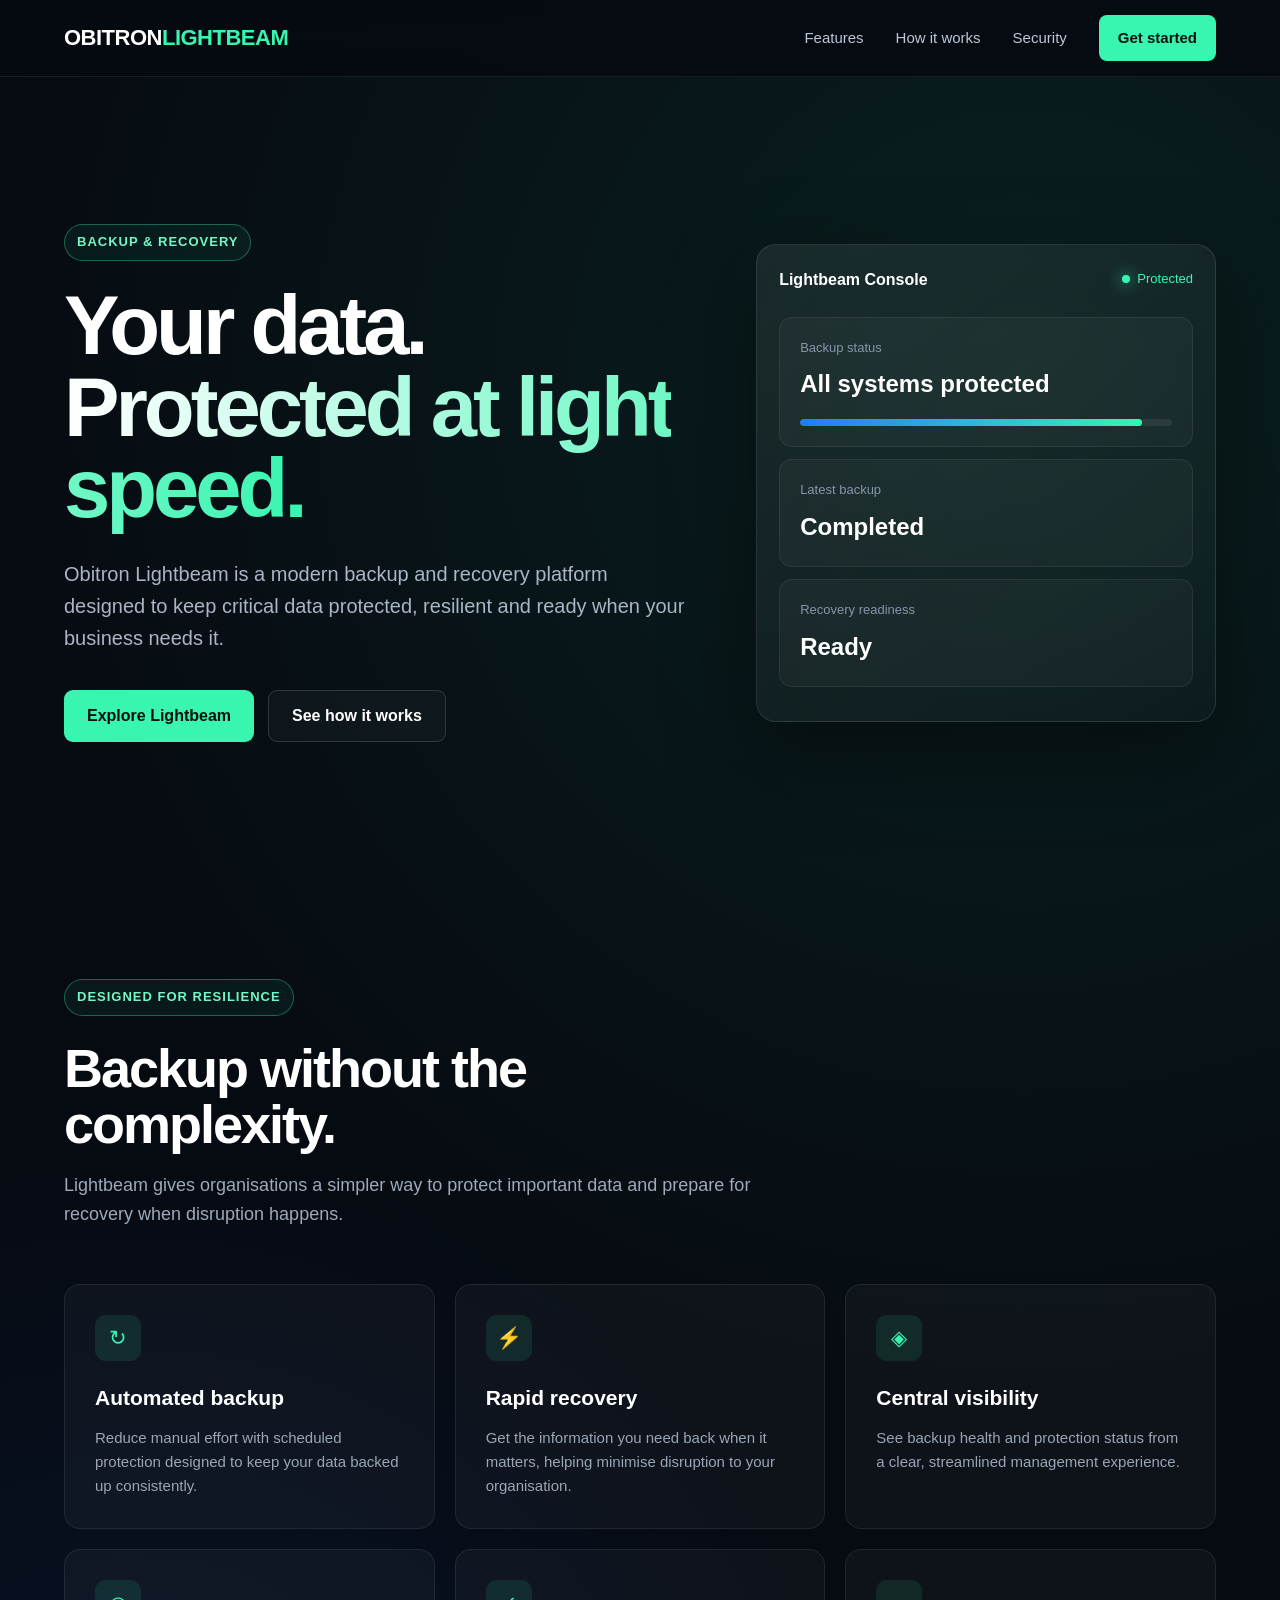
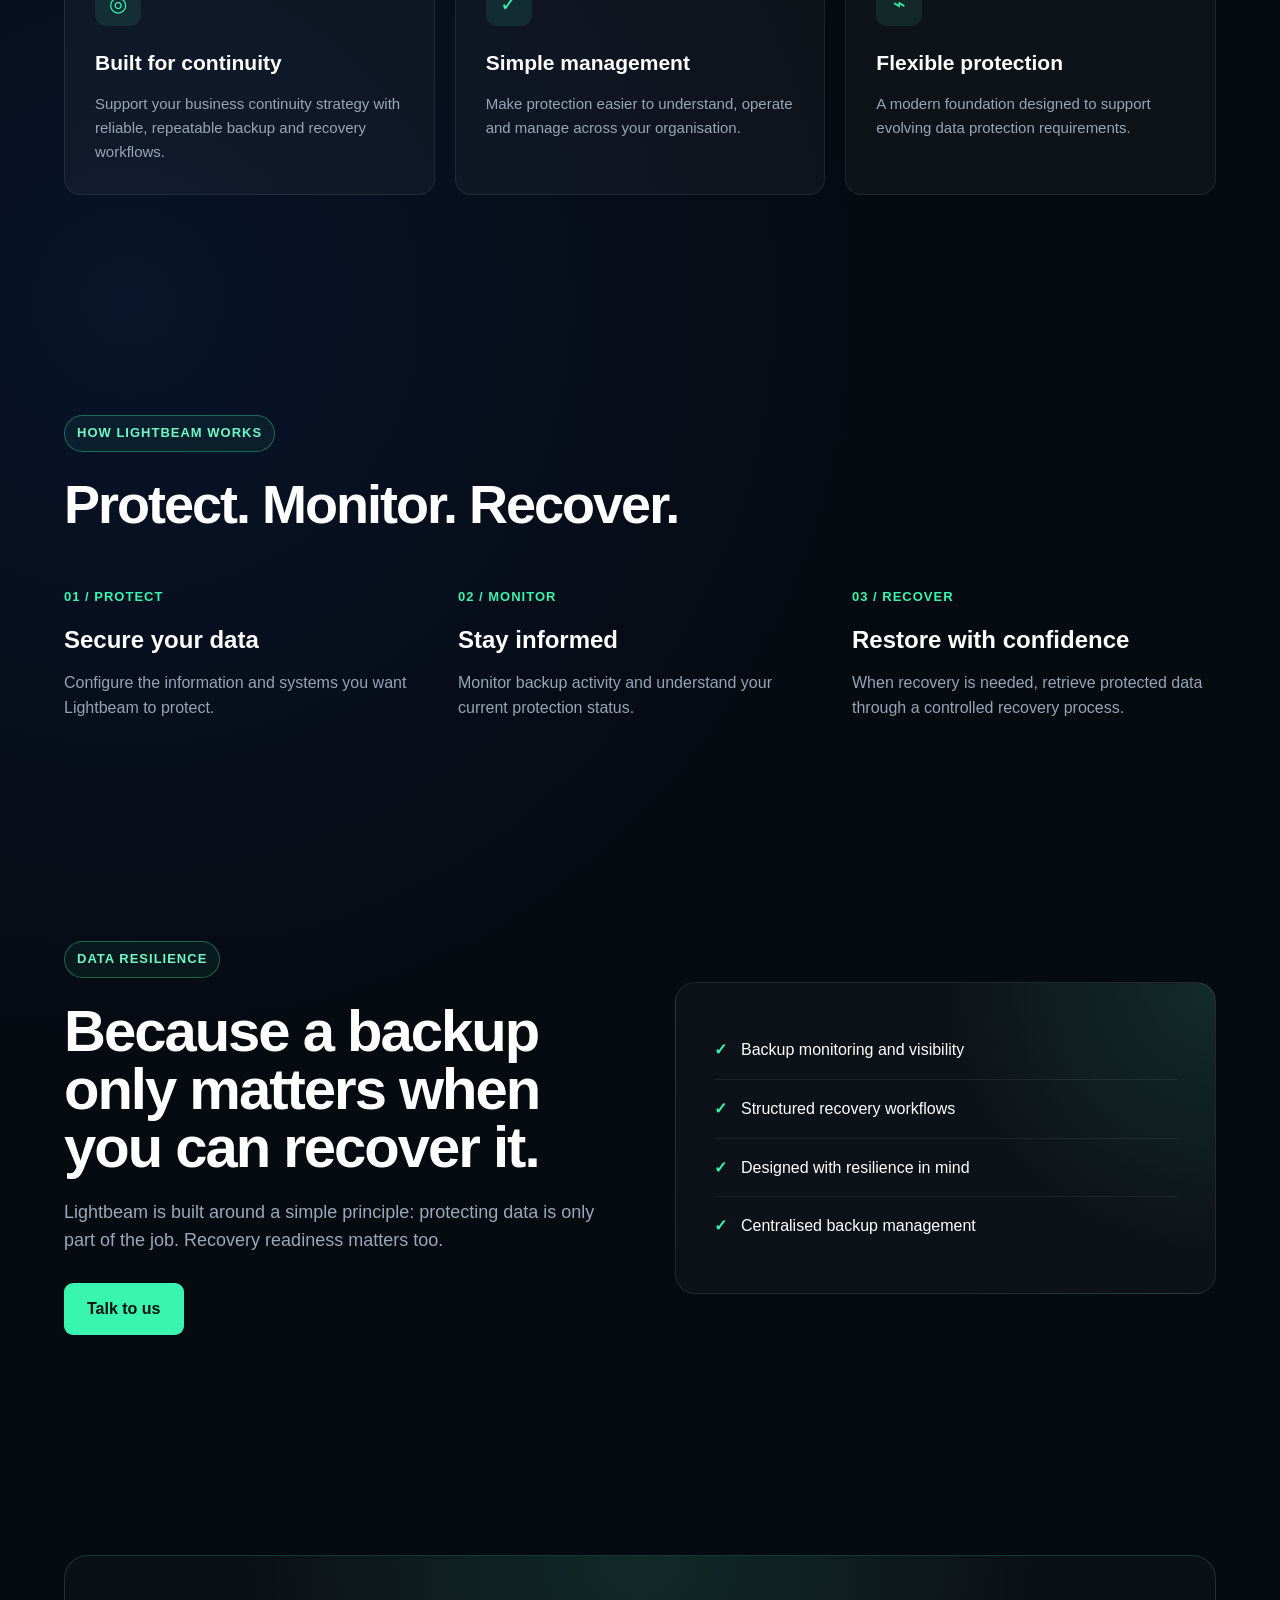
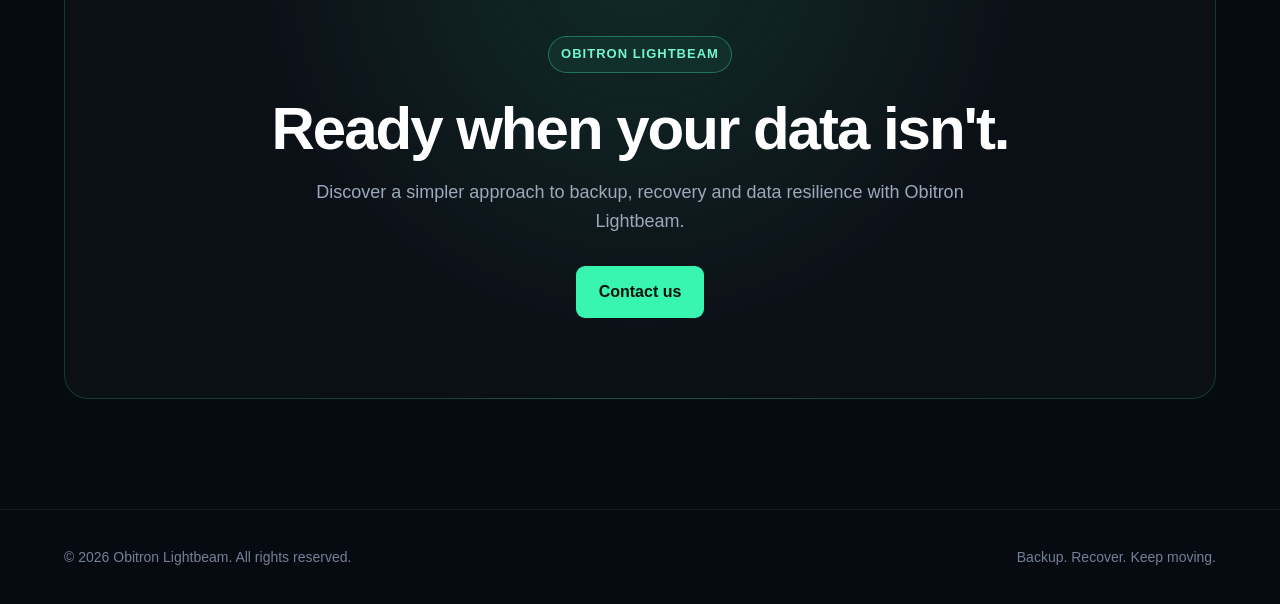
==== index.html @ 717f9684 "Add index.html for Obitron Lightbeam website This commit adds a new HTML file for the Obitron Lightb" ====
<!DOCTYPE html>
<html lang="en">
<head>
    <meta charset="UTF-8">
    <meta name="viewport" content="width=device-width, initial-scale=1.0">

    <title>Obitron Lightbeam | Backup. Protected. Ready.</title>

    <meta
        name="description"
        content="Obitron Lightbeam is a modern backup and recovery solution designed to keep your data protected, available and ready when you need it."
    >

    <style>
        * {
            margin: 0;
            padding: 0;
            box-sizing: border-box;
        }

        html {
            scroll-behavior: smooth;
        }

        body {
            font-family: Inter, Arial, Helvetica, sans-serif;
            background:
                radial-gradient(circle at 80% 10%, rgba(48, 255, 181, 0.09), transparent 30%),
                radial-gradient(circle at 10% 50%, rgba(31, 107, 255, 0.10), transparent 35%),
                #060a11;
            color: #ffffff;
            line-height: 1.6;
        }

        a {
            text-decoration: none;
            color: inherit;
        }

        .container {
            width: min(1180px, 90%);
            margin: auto;
        }

        /* Navigation */

        nav {
            position: sticky;
            top: 0;
            z-index: 1000;
            background: rgba(6, 10, 17, 0.86);
            backdrop-filter: blur(16px);
            border-bottom: 1px solid rgba(255, 255, 255, 0.08);
        }

        .nav-inner {
            min-height: 76px;
            display: flex;
            align-items: center;
            justify-content: space-between;
        }

        .logo {
            font-size: 22px;
            font-weight: 800;
            letter-spacing: -0.5px;
        }

        .logo span {
            color: #38f5b0;
        }

        .nav-links {
            display: flex;
            gap: 32px;
            align-items: center;
            color: #bcc8d6;
            font-size: 15px;
        }

        .nav-links a:hover {
            color: white;
        }

        .nav-button {
            padding: 11px 19px;
            background: #38f5b0;
            color: #05120e !important;
            border-radius: 8px;
            font-weight: 700;
        }

        /* Hero */

        .hero {
            min-height: 88vh;
            display: grid;
            grid-template-columns: 1.15fr 0.85fr;
            align-items: center;
            gap: 70px;
            padding: 100px 0 80px;
        }

        .eyebrow {
            display: inline-block;
            padding: 7px 12px;
            border: 1px solid rgba(56, 245, 176, 0.35);
            border-radius: 999px;
            color: #72f7c6;
            background: rgba(56, 245, 176, 0.06);
            font-size: 13px;
            font-weight: 700;
            letter-spacing: 1px;
            text-transform: uppercase;
            margin-bottom: 24px;
        }

        .hero h1 {
            font-size: clamp(48px, 6.5vw, 84px);
            line-height: 0.98;
            letter-spacing: -4px;
            margin-bottom: 28px;
            max-width: 800px;
        }

        .gradient-text {
            background: linear-gradient(90deg, #ffffff, #38f5b0);
            -webkit-background-clip: text;
            color: transparent;
        }

        .hero-copy {
            max-width: 660px;
            color: #aab6c5;
            font-size: 20px;
            margin-bottom: 36px;
        }

        .hero-buttons {
            display: flex;
            flex-wrap: wrap;
            gap: 14px;
        }

        .btn {
            display: inline-flex;
            align-items: center;
            justify-content: center;
            min-height: 52px;
            padding: 0 23px;
            border-radius: 9px;
            font-weight: 750;
            transition: 0.2s ease;
        }

        .btn-primary {
            background: #38f5b0;
            color: #05120e;
        }

        .btn-primary:hover {
            transform: translateY(-2px);
            box-shadow: 0 10px 30px rgba(56, 245, 176, 0.18);
        }

        .btn-secondary {
            border: 1px solid rgba(255, 255, 255, 0.14);
            color: white;
            background: rgba(255, 255, 255, 0.03);
        }

        .btn-secondary:hover {
            background: rgba(255, 255, 255, 0.07);
        }

        /* Hero dashboard */

        .dashboard {
            padding: 22px;
            border: 1px solid rgba(255, 255, 255, 0.1);
            border-radius: 20px;
            background: linear-gradient(
                145deg,
                rgba(255, 255, 255, 0.07),
                rgba(255, 255, 255, 0.02)
            );
            box-shadow: 0 30px 90px rgba(0, 0, 0, 0.45);
        }

        .dashboard-header {
            display: flex;
            align-items: center;
            justify-content: space-between;
            margin-bottom: 24px;
        }

        .dashboard-title {
            font-weight: 700;
        }

        .status {
            color: #38f5b0;
            font-size: 13px;
        }

        .status::before {
            content: "";
            width: 8px;
            height: 8px;
            background: #38f5b0;
            border-radius: 50%;
            display: inline-block;
            margin-right: 7px;
            box-shadow: 0 0 15px #38f5b0;
        }

        .metric {
            background: rgba(255, 255, 255, 0.035);
            border: 1px solid rgba(255, 255, 255, 0.07);
            border-radius: 13px;
            padding: 20px;
            margin-bottom: 12px;
        }

        .metric-label {
            color: #8695a8;
            font-size: 13px;
            margin-bottom: 7px;
        }

        .metric-value {
            font-size: 24px;
            font-weight: 750;
        }

        .bar {
            height: 7px;
            background: rgba(255, 255, 255, 0.07);
            border-radius: 10px;
            margin-top: 15px;
            overflow: hidden;
        }

        .bar-fill {
            height: 100%;
            width: 92%;
            background: linear-gradient(90deg, #1f7cff, #38f5b0);
            border-radius: inherit;
        }

        /* Sections */

        section {
            padding: 110px 0;
        }

        .section-heading {
            max-width: 700px;
            margin-bottom: 55px;
        }

        .section-heading h2 {
            font-size: clamp(36px, 5vw, 54px);
            letter-spacing: -2px;
            line-height: 1.05;
            margin-bottom: 18px;
        }

        .section-heading p {
            color: #9daaba;
            font-size: 18px;
        }

        /* Feature cards */

        .features {
            display: grid;
            grid-template-columns: repeat(3, 1fr);
            gap: 20px;
        }

        .card {
            border-radius: 16px;
            border: 1px solid rgba(255, 255, 255, 0.08);
            background: rgba(255, 255, 255, 0.035);
            padding: 30px;
            transition: 0.25s ease;
        }

        .card:hover {
            transform: translateY(-5px);
            border-color: rgba(56, 245, 176, 0.32);
        }

        .icon {
            width: 46px;
            height: 46px;
            display: grid;
            place-items: center;
            border-radius: 11px;
            background: rgba(56, 245, 176, 0.10);
            color: #38f5b0;
            font-size: 21px;
            margin-bottom: 20px;
        }

        .card h3 {
            font-size: 21px;
            margin-bottom: 12px;
        }

        .card p {
            color: #98a6b6;
            font-size: 15px;
        }

        /* How it works */

        .steps {
            display: grid;
            grid-template-columns: repeat(3, 1fr);
            gap: 30px;
        }

        .step-number {
            font-size: 13px;
            color: #38f5b0;
            font-weight: 800;
            letter-spacing: 1px;
            margin-bottom: 13px;
        }

        .step h3 {
            font-size: 24px;
            margin-bottom: 10px;
        }

        .step p {
            color: #97a4b4;
        }

        /* Security section */

        .security {
            display: grid;
            grid-template-columns: 1fr 1fr;
            gap: 70px;
            align-items: center;
        }

        .security-panel {
            border-radius: 20px;
            border: 1px solid rgba(255, 255, 255, 0.09);
            padding: 38px;
            background:
                radial-gradient(circle at top right, rgba(56, 245, 176, 0.12), transparent 45%),
                rgba(255, 255, 255, 0.03);
        }

        .security-line {
            display: flex;
            gap: 14px;
            padding: 16px 0;
            border-bottom: 1px solid rgba(255, 255, 255, 0.07);
        }

        .security-line:last-child {
            border-bottom: 0;
        }

        .check {
            color: #38f5b0;
            font-weight: bold;
        }

        .security-copy h2 {
            font-size: clamp(38px, 5vw, 58px);
            line-height: 1;
            letter-spacing: -2px;
            margin-bottom: 22px;
        }

        .security-copy p {
            color: #9ba8b8;
            font-size: 18px;
            margin-bottom: 28px;
        }

        /* CTA */

        .cta {
            text-align: center;
            border-radius: 24px;
            padding: 80px 30px;
            border: 1px solid rgba(56, 245, 176, 0.18);
            background:
                radial-gradient(circle at center top, rgba(56, 245, 176, 0.12), transparent 55%),
                rgba(255, 255, 255, 0.025);
        }

        .cta h2 {
            font-size: clamp(38px, 5vw, 60px);
            letter-spacing: -2px;
            line-height: 1.05;
            margin-bottom: 18px;
        }

        .cta p {
            color: #9ba9ba;
            max-width: 650px;
            margin: 0 auto 30px;
            font-size: 18px;
        }

        /* Footer */

        footer {
            border-top: 1px solid rgba(255, 255, 255, 0.07);
            padding: 36px 0;
            color: #738196;
            font-size: 14px;
        }

        .footer-inner {
            display: flex;
            justify-content: space-between;
            gap: 20px;
        }

        /* Responsive */

        @media (max-width: 900px) {
            .hero,
            .security {
                grid-template-columns: 1fr;
            }

            .hero {
                padding-top: 80px;
            }

            .hero h1 {
                letter-spacing: -2px;
            }

            .features,
            .steps {
                grid-template-columns: 1fr;
            }

            .nav-links a:not(.nav-button) {
                display: none;
            }
        }

        @media (max-width: 600px) {
            .hero h1 {
                font-size: 49px;
            }

            .hero-copy {
                font-size: 17px;
            }

            section {
                padding: 80px 0;
            }

            .footer-inner {
                flex-direction: column;
            }
        }
    </style>
</head>

<body>

    <!-- Navigation -->

    <nav>
        <div class="container nav-inner">

            <a href="#" class="logo">
                OBITRON<span>LIGHTBEAM</span>
            </a>

            <div class="nav-links">
                <a href="#features">Features</a>
                <a href="#how">How it works</a>
                <a href="#security">Security</a>
                <a href="#contact" class="nav-button">Get started</a>
            </div>

        </div>
    </nav>

    <!-- Hero -->

    <main>

        <div class="container hero">

            <div>

                <div class="eyebrow">
                    Backup & Recovery
                </div>

                <h1>
                    Your data.
                    <span class="gradient-text">Protected at light speed.</span>
                </h1>

                <p class="hero-copy">
                    Obitron Lightbeam is a modern backup and recovery platform
                    designed to keep critical data protected, resilient and ready
                    when your business needs it.
                </p>

                <div class="hero-buttons">
                    <a href="#contact" class="btn btn-primary">
                        Explore Lightbeam
                    </a>

                    <a href="#features" class="btn btn-secondary">
                        See how it works
                    </a>
                </div>

            </div>

            <div class="dashboard">

                <div class="dashboard-header">
                    <div class="dashboard-title">Lightbeam Console</div>
                    <div class="status">Protected</div>
                </div>

                <div class="metric">
                    <div class="metric-label">Backup status</div>
                    <div class="metric-value">All systems protected</div>

                    <div class="bar">
                        <div class="bar-fill"></div>
                    </div>
                </div>

                <div class="metric">
                    <div class="metric-label">Latest backup</div>
                    <div class="metric-value">Completed</div>
                </div>

                <div class="metric">
                    <div class="metric-label">Recovery readiness</div>
                    <div class="metric-value">Ready</div>
                </div>

            </div>

        </div>

        <!-- Features -->

        <section id="features">

            <div class="container">

                <div class="section-heading">
                    <div class="eyebrow">Designed for resilience</div>

                    <h2>
                        Backup without the complexity.
                    </h2>

                    <p>
                        Lightbeam gives organisations a simpler way to protect
                        important data and prepare for recovery when disruption happens.
                    </p>
                </div>

                <div class="features">

                    <div class="card">
                        <div class="icon">↻</div>

                        <h3>Automated backup</h3>

                        <p>
                            Reduce manual effort with scheduled protection designed
                            to keep your data backed up consistently.
                        </p>
                    </div>

                    <div class="card">
                        <div class="icon">⚡</div>

                        <h3>Rapid recovery</h3>

                        <p>
                            Get the information you need back when it matters,
                            helping minimise disruption to your organisation.
                        </p>
                    </div>

                    <div class="card">
                        <div class="icon">◈</div>

                        <h3>Central visibility</h3>

                        <p>
                            See backup health and protection status from a clear,
                            streamlined management experience.
                        </p>
                    </div>

                    <div class="card">
                        <div class="icon">◎</div>

                        <h3>Built for continuity</h3>

                        <p>
                            Support your business continuity strategy with reliable,
                            repeatable backup and recovery workflows.
                        </p>
                    </div>

                    <div class="card">
                        <div class="icon">✓</div>

                        <h3>Simple management</h3>

                        <p>
                            Make protection easier to understand, operate and manage
                            across your organisation.
                        </p>
                    </div>

                    <div class="card">
                        <div class="icon">⌁</div>

                        <h3>Flexible protection</h3>

                        <p>
                            A modern foundation designed to support evolving data
                            protection requirements.
                        </p>
                    </div>

                </div>

            </div>

        </section>

        <!-- How it works -->

        <section id="how">

            <div class="container">

                <div class="section-heading">
                    <div class="eyebrow">How Lightbeam works</div>

                    <h2>
                        Protect. Monitor. Recover.
                    </h2>
                </div>

                <div class="steps">

                    <div class="step">
                        <div class="step-number">01 / PROTECT</div>

                        <h3>Secure your data</h3>

                        <p>
                            Configure the information and systems you want Lightbeam
                            to protect.
                        </p>
                    </div>

                    <div class="step">
                        <div class="step-number">02 / MONITOR</div>

                        <h3>Stay informed</h3>

                        <p>
                            Monitor backup activity and understand your current
                            protection status.
                        </p>
                    </div>

                    <div class="step">
                        <div class="step-number">03 / RECOVER</div>

                        <h3>Restore with confidence</h3>

                        <p>
                            When recovery is needed, retrieve protected data through
                            a controlled recovery process.
                        </p>
                    </div>

                </div>

            </div>

        </section>

        <!-- Security -->

        <section id="security">

            <div class="container security">

                <div class="security-copy">

                    <div class="eyebrow">Data resilience</div>

                    <h2>
                        Because a backup only matters when you can recover it.
                    </h2>

                    <p>
                        Lightbeam is built around a simple principle: protecting data
                        is only part of the job. Recovery readiness matters too.
                    </p>

                    <a href="#contact" class="btn btn-primary">
                        Talk to us
                    </a>

                </div>

                <div class="security-panel">

                    <div class="security-line">
                        <span class="check">✓</span>
                        <span>Backup monitoring and visibility</span>
                    </div>

                    <div class="security-line">
                        <span class="check">✓</span>
                        <span>Structured recovery workflows</span>
                    </div>

                    <div class="security-line">
                        <span class="check">✓</span>
                        <span>Designed with resilience in mind</span>
                    </div>

                    <div class="security-line">
                        <span class="check">✓</span>
                        <span>Centralised backup management</span>
                    </div>

                </div>

            </div>

        </section>

        <!-- CTA -->

        <section id="contact">

            <div class="container">

                <div class="cta">

                    <div class="eyebrow">
                        Obitron Lightbeam
                    </div>

                    <h2>
                        Ready when your data isn't.
                    </h2>

                    <p>
                        Discover a simpler approach to backup, recovery and
                        data resilience with Obitron Lightbeam.
                    </p>

                    <a
                        href="mailto:hello@example.com"
                        class="btn btn-primary"
                    >
                        Contact us
                    </a>

                </div>

            </div>

        </section>

    </main>

    <!-- Footer -->

    <footer>

        <div class="container footer-inner">

            <div>
                © 2026 Obitron Lightbeam. All rights reserved.
            </div>

            <div>
                Backup. Recover. Keep moving.
            </div>

        </div>

    </footer>

</body>
</html>
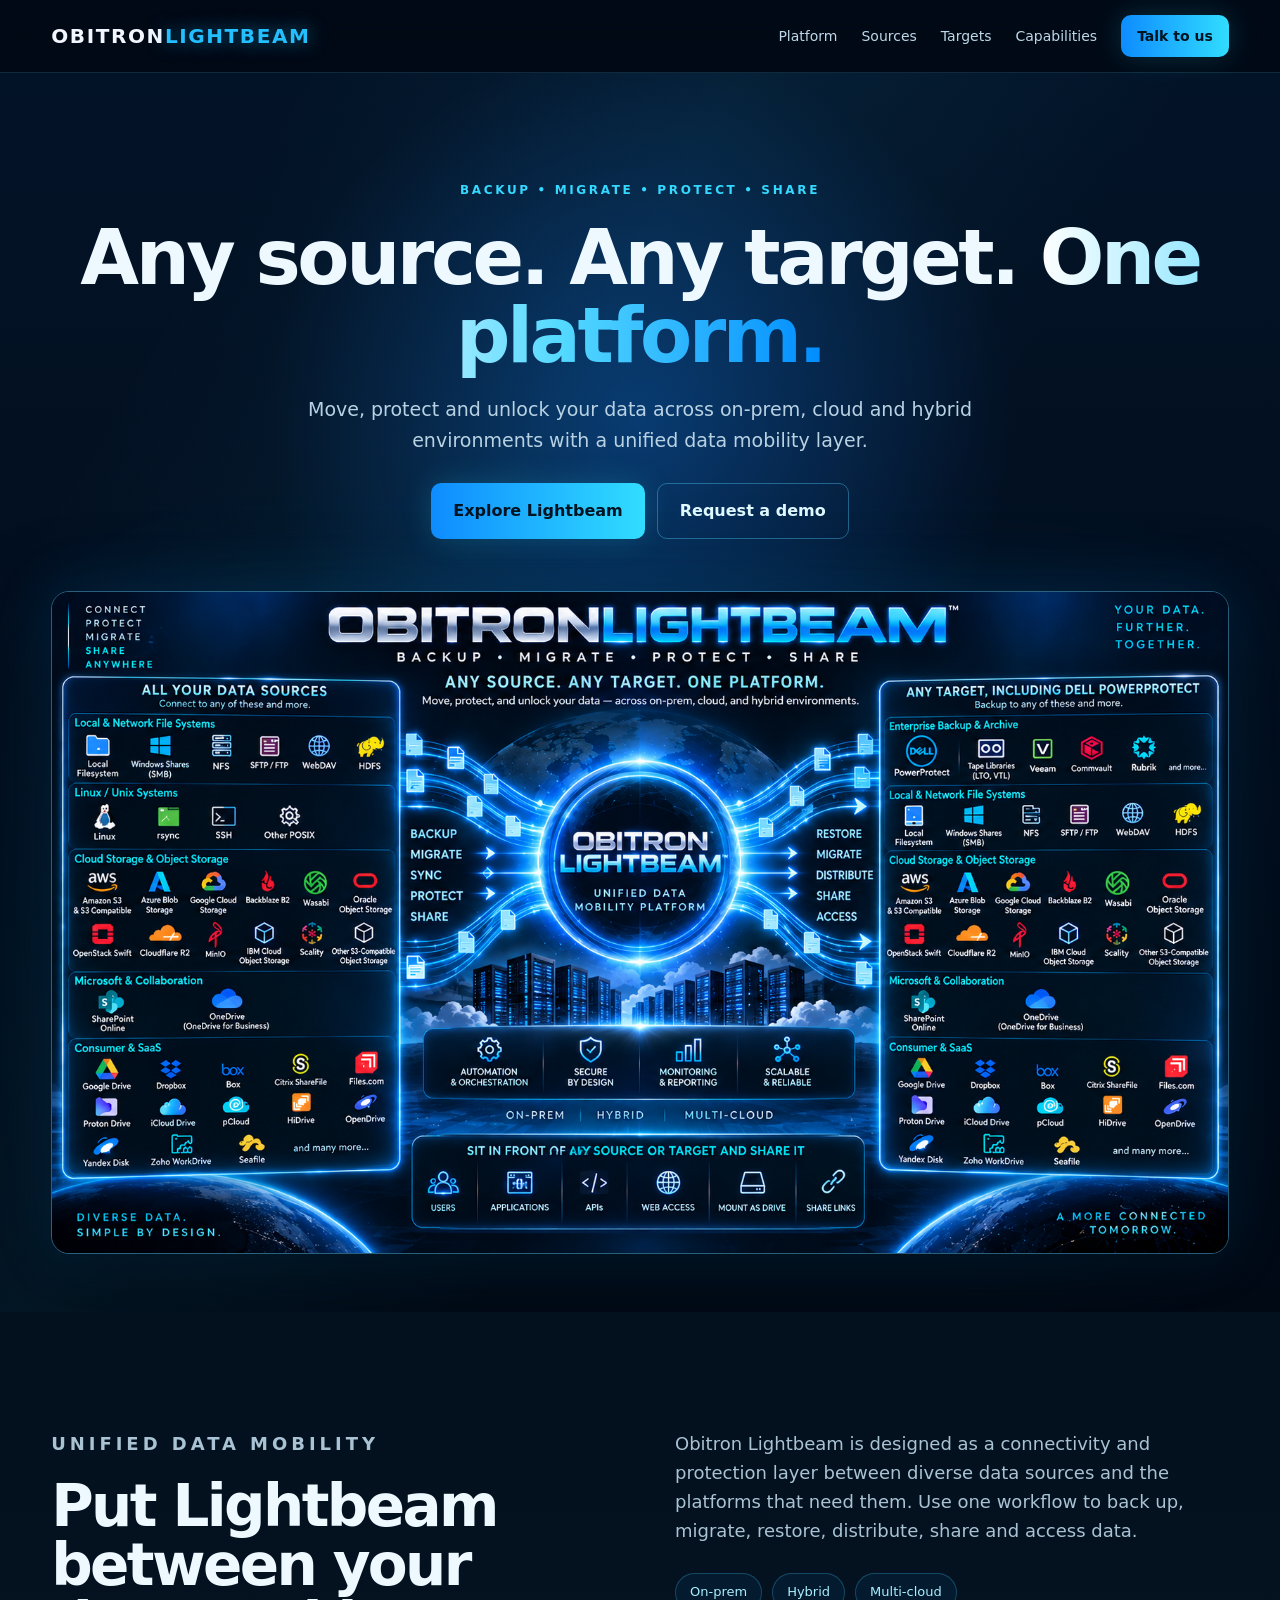
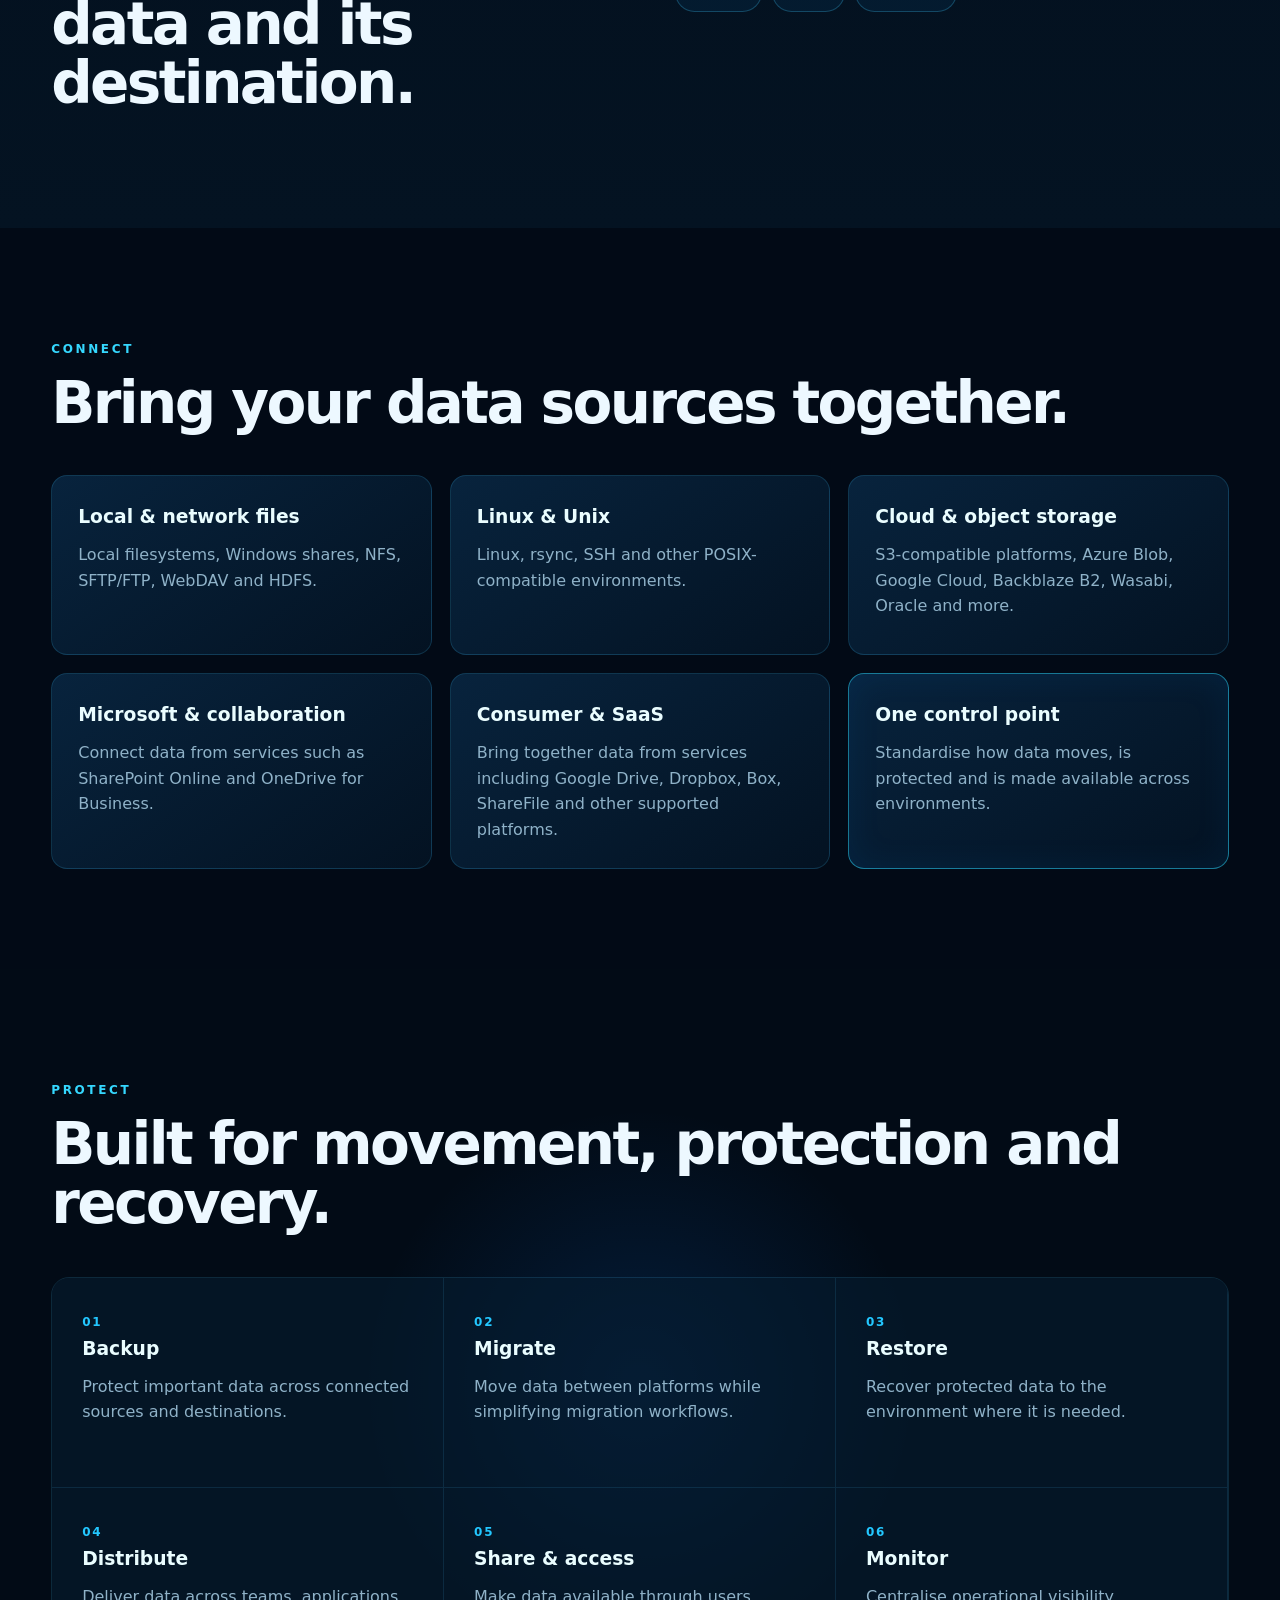
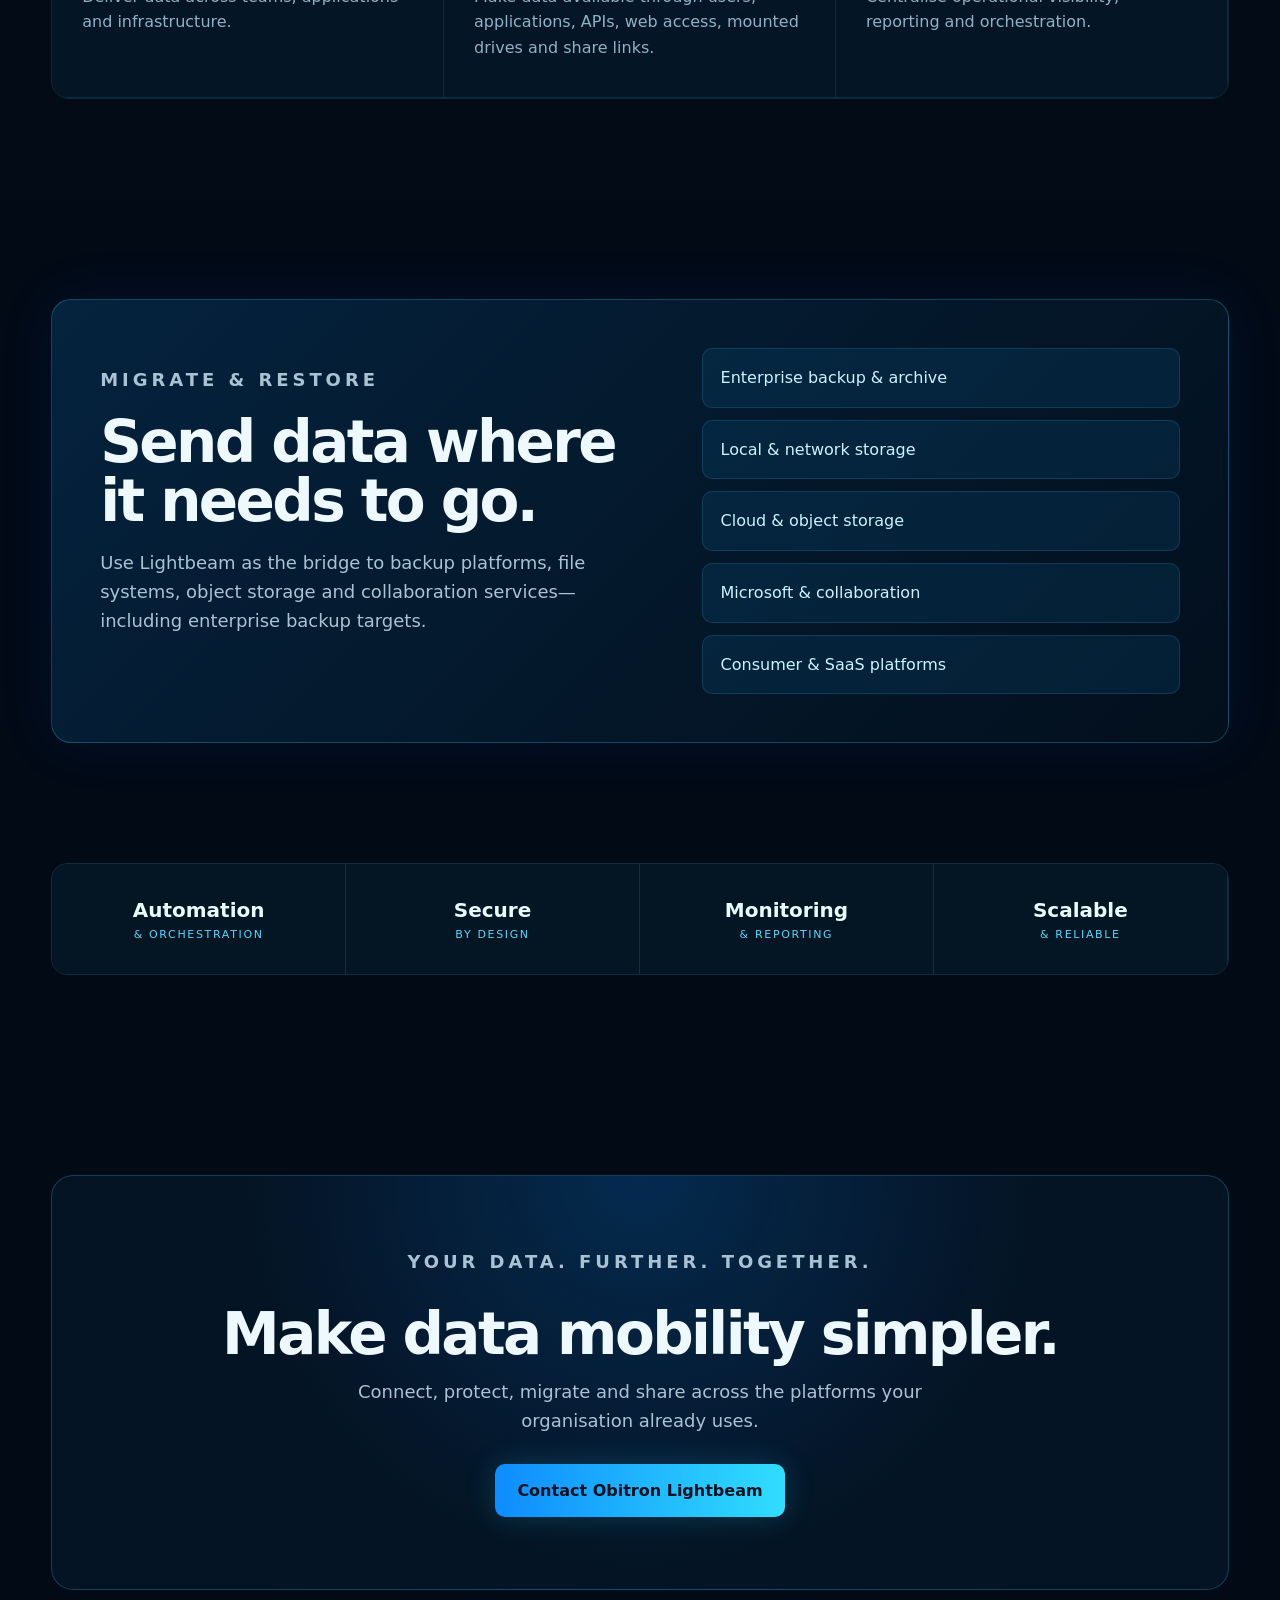
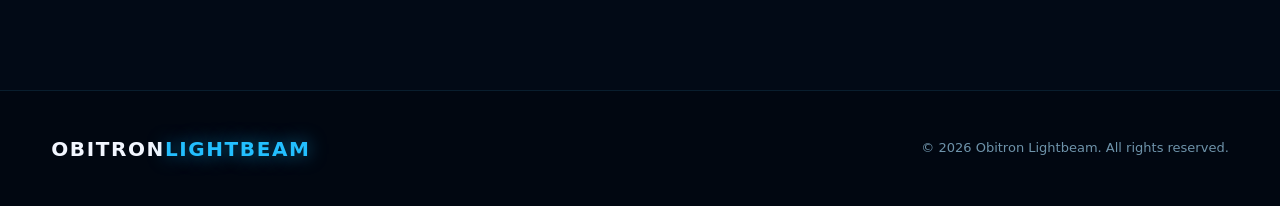
==== commit b6b3691b: "Add files via upload" ====
--- a/index.html
+++ b/index.html
@@ -1,818 +1,131 @@
-<!DOCTYPE html>
+<!doctype html>
 <html lang="en">
 <head>
-    <meta charset="UTF-8">
-    <meta name="viewport" content="width=device-width, initial-scale=1.0">
+  <meta charset="utf-8">
+  <meta name="viewport" content="width=device-width, initial-scale=1">
+  <title>Obitron Lightbeam | Unified Data Mobility Platform</title>
+  <meta name="description" content="Obitron Lightbeam connects, protects, migrates and shares data across on-prem, cloud and hybrid environments.">
+  <link rel="stylesheet" href="styles.css">
+</head>
+<body>
+  <header class="site-header">
+    <div class="wrap nav">
+      <a class="brand" href="#top" aria-label="Obitron Lightbeam home">
+        <span class="brand-obitron">OBITRON</span><span class="brand-light">LIGHTBEAM</span>
+      </a>
+      <nav>
+        <a href="#platform">Platform</a>
+        <a href="#sources">Sources</a>
+        <a href="#targets">Targets</a>
+        <a href="#capabilities">Capabilities</a>
+        <a class="button small" href="#contact">Talk to us</a>
+      </nav>
+    </div>
+  </header>
 
-    <title>Obitron Lightbeam | Backup. Protected. Ready.</title>
+  <main id="top">
+    <section class="hero">
+      <div class="hero-glow"></div>
+      <div class="wrap hero-copy">
+        <p class="eyebrow">Backup • Migrate • Protect • Share</p>
+        <h1>Any source. Any target. <span>One platform.</span></h1>
+        <p class="lead">Move, protect and unlock your data across on-prem, cloud and hybrid environments with a unified data mobility layer.</p>
+        <div class="actions">
+          <a class="button" href="#platform">Explore Lightbeam</a>
+          <a class="button ghost" href="#contact">Request a demo</a>
+        </div>
+      </div>
+      <div class="wrap hero-art">
+        <img src="obitron-lightbeam-hero.png" alt="Obitron Lightbeam platform overview showing data sources, targets and backup capabilities">
+      </div>
+    </section>
 
-    <meta
-        name="description"
-        content="Obitron Lightbeam is a modern backup and recovery solution designed to keep your data protected, available and ready when you need it."
-    >
+    <section id="platform" class="section intro">
+      <div class="wrap two-col">
+        <div>
+          <p class="eyebrow">Unified data mobility</p>
+          <h2>Put Lightbeam between your data and its destination.</h2>
+        </div>
+        <div>
+          <p>Obitron Lightbeam is designed as a connectivity and protection layer between diverse data sources and the platforms that need them. Use one workflow to back up, migrate, restore, distribute, share and access data.</p>
+          <div class="pills">
+            <span>On-prem</span><span>Hybrid</span><span>Multi-cloud</span>
+          </div>
+        </div>
+      </div>
+    </section>
 
-    <style>
-        * {
-            margin: 0;
-            padding: 0;
-            box-sizing: border-box;
-        }
+    <section id="sources" class="section">
+      <div class="wrap">
+        <p class="eyebrow">Connect</p>
+        <h2>Bring your data sources together.</h2>
+        <div class="grid cards">
+          <article class="card"><h3>Local & network files</h3><p>Local filesystems, Windows shares, NFS, SFTP/FTP, WebDAV and HDFS.</p></article>
+          <article class="card"><h3>Linux & Unix</h3><p>Linux, rsync, SSH and other POSIX-compatible environments.</p></article>
+          <article class="card"><h3>Cloud & object storage</h3><p>S3-compatible platforms, Azure Blob, Google Cloud, Backblaze B2, Wasabi, Oracle and more.</p></article>
+          <article class="card"><h3>Microsoft & collaboration</h3><p>Connect data from services such as SharePoint Online and OneDrive for Business.</p></article>
+          <article class="card"><h3>Consumer & SaaS</h3><p>Bring together data from services including Google Drive, Dropbox, Box, ShareFile and other supported platforms.</p></article>
+          <article class="card accent"><h3>One control point</h3><p>Standardise how data moves, is protected and is made available across environments.</p></article>
+        </div>
+      </div>
+    </section>
 
-        html {
-            scroll-behavior: smooth;
-        }
+    <section id="capabilities" class="section capabilities">
+      <div class="wrap">
+        <p class="eyebrow">Protect</p>
+        <h2>Built for movement, protection and recovery.</h2>
+        <div class="feature-grid">
+          <div class="feature"><span>01</span><h3>Backup</h3><p>Protect important data across connected sources and destinations.</p></div>
+          <div class="feature"><span>02</span><h3>Migrate</h3><p>Move data between platforms while simplifying migration workflows.</p></div>
+          <div class="feature"><span>03</span><h3>Restore</h3><p>Recover protected data to the environment where it is needed.</p></div>
+          <div class="feature"><span>04</span><h3>Distribute</h3><p>Deliver data across teams, applications and infrastructure.</p></div>
+          <div class="feature"><span>05</span><h3>Share & access</h3><p>Make data available through users, applications, APIs, web access, mounted drives and share links.</p></div>
+          <div class="feature"><span>06</span><h3>Monitor</h3><p>Centralise operational visibility, reporting and orchestration.</p></div>
+        </div>
+      </div>
+    </section>
 
-        body {
-            font-family: Inter, Arial, Helvetica, sans-serif;
-            background:
-                radial-gradient(circle at 80% 10%, rgba(48, 255, 181, 0.09), transparent 30%),
-                radial-gradient(circle at 10% 50%, rgba(31, 107, 255, 0.10), transparent 35%),
-                #060a11;
-            color: #ffffff;
-            line-height: 1.6;
-        }
+    <section id="targets" class="section">
+      <div class="wrap target-panel">
+        <div>
+          <p class="eyebrow">Migrate & restore</p>
+          <h2>Send data where it needs to go.</h2>
+          <p>Use Lightbeam as the bridge to backup platforms, file systems, object storage and collaboration services—including enterprise backup targets.</p>
+        </div>
+        <div class="target-list">
+          <div>Enterprise backup & archive</div>
+          <div>Local & network storage</div>
+          <div>Cloud & object storage</div>
+          <div>Microsoft & collaboration</div>
+          <div>Consumer & SaaS platforms</div>
+        </div>
+      </div>
+    </section>
 
-        a {
-            text-decoration: none;
-            color: inherit;
-        }
+    <section class="section principles">
+      <div class="wrap">
+        <div class="principle"><strong>Automation</strong><span>& orchestration</span></div>
+        <div class="principle"><strong>Secure</strong><span>by design</span></div>
+        <div class="principle"><strong>Monitoring</strong><span>& reporting</span></div>
+        <div class="principle"><strong>Scalable</strong><span>& reliable</span></div>
+      </div>
+    </section>
 
-        .container {
-            width: min(1180px, 90%);
-            margin: auto;
-        }
+    <section id="contact" class="section cta">
+      <div class="wrap cta-box">
+        <p class="eyebrow">Your data. Further. Together.</p>
+        <h2>Make data mobility simpler.</h2>
+        <p>Connect, protect, migrate and share across the platforms your organisation already uses.</p>
+        <a class="button" href="mailto:hello@obitronlightbeam.com">Contact Obitron Lightbeam</a>
+      </div>
+    </section>
+  </main>
 
-        /* Navigation */
-
-        nav {
-            position: sticky;
-            top: 0;
-            z-index: 1000;
-            background: rgba(6, 10, 17, 0.86);
-            backdrop-filter: blur(16px);
-            border-bottom: 1px solid rgba(255, 255, 255, 0.08);
-        }
-
-        .nav-inner {
-            min-height: 76px;
-            display: flex;
-            align-items: center;
-            justify-content: space-between;
-        }
-
-        .logo {
-            font-size: 22px;
-            font-weight: 800;
-            letter-spacing: -0.5px;
-        }
-
-        .logo span {
-            color: #38f5b0;
-        }
-
-        .nav-links {
-            display: flex;
-            gap: 32px;
-            align-items: center;
-            color: #bcc8d6;
-            font-size: 15px;
-        }
-
-        .nav-links a:hover {
-            color: white;
-        }
-
-        .nav-button {
-            padding: 11px 19px;
-            background: #38f5b0;
-            color: #05120e !important;
-            border-radius: 8px;
-            font-weight: 700;
-        }
-
-        /* Hero */
-
-        .hero {
-            min-height: 88vh;
-            display: grid;
-            grid-template-columns: 1.15fr 0.85fr;
-            align-items: center;
-            gap: 70px;
-            padding: 100px 0 80px;
-        }
-
-        .eyebrow {
-            display: inline-block;
-            padding: 7px 12px;
-            border: 1px solid rgba(56, 245, 176, 0.35);
-            border-radius: 999px;
-            color: #72f7c6;
-            background: rgba(56, 245, 176, 0.06);
-            font-size: 13px;
-            font-weight: 700;
-            letter-spacing: 1px;
-            text-transform: uppercase;
-            margin-bottom: 24px;
-        }
-
-        .hero h1 {
-            font-size: clamp(48px, 6.5vw, 84px);
-            line-height: 0.98;
-            letter-spacing: -4px;
-            margin-bottom: 28px;
-            max-width: 800px;
-        }
-
-        .gradient-text {
-            background: linear-gradient(90deg, #ffffff, #38f5b0);
-            -webkit-background-clip: text;
-            color: transparent;
-        }
-
-        .hero-copy {
-            max-width: 660px;
-            color: #aab6c5;
-            font-size: 20px;
-            margin-bottom: 36px;
-        }
-
-        .hero-buttons {
-            display: flex;
-            flex-wrap: wrap;
-            gap: 14px;
-        }
-
-        .btn {
-            display: inline-flex;
-            align-items: center;
-            justify-content: center;
-            min-height: 52px;
-            padding: 0 23px;
-            border-radius: 9px;
-            font-weight: 750;
-            transition: 0.2s ease;
-        }
-
-        .btn-primary {
-            background: #38f5b0;
-            color: #05120e;
-        }
-
-        .btn-primary:hover {
-            transform: translateY(-2px);
-            box-shadow: 0 10px 30px rgba(56, 245, 176, 0.18);
-        }
-
-        .btn-secondary {
-            border: 1px solid rgba(255, 255, 255, 0.14);
-            color: white;
-            background: rgba(255, 255, 255, 0.03);
-        }
-
-        .btn-secondary:hover {
-            background: rgba(255, 255, 255, 0.07);
-        }
-
-        /* Hero dashboard */
-
-        .dashboard {
-            padding: 22px;
-            border: 1px solid rgba(255, 255, 255, 0.1);
-            border-radius: 20px;
-            background: linear-gradient(
-                145deg,
-                rgba(255, 255, 255, 0.07),
-                rgba(255, 255, 255, 0.02)
-            );
-            box-shadow: 0 30px 90px rgba(0, 0, 0, 0.45);
-        }
-
-        .dashboard-header {
-            display: flex;
-            align-items: center;
-            justify-content: space-between;
-            margin-bottom: 24px;
-        }
-
-        .dashboard-title {
-            font-weight: 700;
-        }
-
-        .status {
-            color: #38f5b0;
-            font-size: 13px;
-        }
-
-        .status::before {
-            content: "";
-            width: 8px;
-            height: 8px;
-            background: #38f5b0;
-            border-radius: 50%;
-            display: inline-block;
-            margin-right: 7px;
-            box-shadow: 0 0 15px #38f5b0;
-        }
-
-        .metric {
-            background: rgba(255, 255, 255, 0.035);
-            border: 1px solid rgba(255, 255, 255, 0.07);
-            border-radius: 13px;
-            padding: 20px;
-            margin-bottom: 12px;
-        }
-
-        .metric-label {
-            color: #8695a8;
-            font-size: 13px;
-            margin-bottom: 7px;
-        }
-
-        .metric-value {
-            font-size: 24px;
-            font-weight: 750;
-        }
-
-        .bar {
-            height: 7px;
-            background: rgba(255, 255, 255, 0.07);
-            border-radius: 10px;
-            margin-top: 15px;
-            overflow: hidden;
-        }
-
-        .bar-fill {
-            height: 100%;
-            width: 92%;
-            background: linear-gradient(90deg, #1f7cff, #38f5b0);
-            border-radius: inherit;
-        }
-
-        /* Sections */
-
-        section {
-            padding: 110px 0;
-        }
-
-        .section-heading {
-            max-width: 700px;
-            margin-bottom: 55px;
-        }
-
-        .section-heading h2 {
-            font-size: clamp(36px, 5vw, 54px);
-            letter-spacing: -2px;
-            line-height: 1.05;
-            margin-bottom: 18px;
-        }
-
-        .section-heading p {
-            color: #9daaba;
-            font-size: 18px;
-        }
-
-        /* Feature cards */
-
-        .features {
-            display: grid;
-            grid-template-columns: repeat(3, 1fr);
-            gap: 20px;
-        }
-
-        .card {
-            border-radius: 16px;
-            border: 1px solid rgba(255, 255, 255, 0.08);
-            background: rgba(255, 255, 255, 0.035);
-            padding: 30px;
-            transition: 0.25s ease;
-        }
-
-        .card:hover {
-            transform: translateY(-5px);
-            border-color: rgba(56, 245, 176, 0.32);
-        }
-
-        .icon {
-            width: 46px;
-            height: 46px;
-            display: grid;
-            place-items: center;
-            border-radius: 11px;
-            background: rgba(56, 245, 176, 0.10);
-            color: #38f5b0;
-            font-size: 21px;
-            margin-bottom: 20px;
-        }
-
-        .card h3 {
-            font-size: 21px;
-            margin-bottom: 12px;
-        }
-
-        .card p {
-            color: #98a6b6;
-            font-size: 15px;
-        }
-
-        /* How it works */
-
-        .steps {
-            display: grid;
-            grid-template-columns: repeat(3, 1fr);
-            gap: 30px;
-        }
-
-        .step-number {
-            font-size: 13px;
-            color: #38f5b0;
-            font-weight: 800;
-            letter-spacing: 1px;
-            margin-bottom: 13px;
-        }
-
-        .step h3 {
-            font-size: 24px;
-            margin-bottom: 10px;
-        }
-
-        .step p {
-            color: #97a4b4;
-        }
-
-        /* Security section */
-
-        .security {
-            display: grid;
-            grid-template-columns: 1fr 1fr;
-            gap: 70px;
-            align-items: center;
-        }
-
-        .security-panel {
-            border-radius: 20px;
-            border: 1px solid rgba(255, 255, 255, 0.09);
-            padding: 38px;
-            background:
-                radial-gradient(circle at top right, rgba(56, 245, 176, 0.12), transparent 45%),
-                rgba(255, 255, 255, 0.03);
-        }
-
-        .security-line {
-            display: flex;
-            gap: 14px;
-            padding: 16px 0;
-            border-bottom: 1px solid rgba(255, 255, 255, 0.07);
-        }
-
-        .security-line:last-child {
-            border-bottom: 0;
-        }
-
-        .check {
-            color: #38f5b0;
-            font-weight: bold;
-        }
-
-        .security-copy h2 {
-            font-size: clamp(38px, 5vw, 58px);
-            line-height: 1;
-            letter-spacing: -2px;
-            margin-bottom: 22px;
-        }
-
-        .security-copy p {
-            color: #9ba8b8;
-            font-size: 18px;
-            margin-bottom: 28px;
-        }
-
-        /* CTA */
-
-        .cta {
-            text-align: center;
-            border-radius: 24px;
-            padding: 80px 30px;
-            border: 1px solid rgba(56, 245, 176, 0.18);
-            background:
-                radial-gradient(circle at center top, rgba(56, 245, 176, 0.12), transparent 55%),
-                rgba(255, 255, 255, 0.025);
-        }
-
-        .cta h2 {
-            font-size: clamp(38px, 5vw, 60px);
-            letter-spacing: -2px;
-            line-height: 1.05;
-            margin-bottom: 18px;
-        }
-
-        .cta p {
-            color: #9ba9ba;
-            max-width: 650px;
-            margin: 0 auto 30px;
-            font-size: 18px;
-        }
-
-        /* Footer */
-
-        footer {
-            border-top: 1px solid rgba(255, 255, 255, 0.07);
-            padding: 36px 0;
-            color: #738196;
-            font-size: 14px;
-        }
-
-        .footer-inner {
-            display: flex;
-            justify-content: space-between;
-            gap: 20px;
-        }
-
-        /* Responsive */
-
-        @media (max-width: 900px) {
-            .hero,
-            .security {
-                grid-template-columns: 1fr;
-            }
-
-            .hero {
-                padding-top: 80px;
-            }
-
-            .hero h1 {
-                letter-spacing: -2px;
-            }
-
-            .features,
-            .steps {
-                grid-template-columns: 1fr;
-            }
-
-            .nav-links a:not(.nav-button) {
-                display: none;
-            }
-        }
-
-        @media (max-width: 600px) {
-            .hero h1 {
-                font-size: 49px;
-            }
-
-            .hero-copy {
-                font-size: 17px;
-            }
-
-            section {
-                padding: 80px 0;
-            }
-
-            .footer-inner {
-                flex-direction: column;
-            }
-        }
-    </style>
-</head>
-
-<body>
-
-    <!-- Navigation -->
-
-    <nav>
-        <div class="container nav-inner">
-
-            <a href="#" class="logo">
-                OBITRON<span>LIGHTBEAM</span>
-            </a>
-
-            <div class="nav-links">
-                <a href="#features">Features</a>
-                <a href="#how">How it works</a>
-                <a href="#security">Security</a>
-                <a href="#contact" class="nav-button">Get started</a>
-            </div>
-
-        </div>
-    </nav>
-
-    <!-- Hero -->
-
-    <main>
-
-        <div class="container hero">
-
-            <div>
-
-                <div class="eyebrow">
-                    Backup & Recovery
-                </div>
-
-                <h1>
-                    Your data.
-                    <span class="gradient-text">Protected at light speed.</span>
-                </h1>
-
-                <p class="hero-copy">
-                    Obitron Lightbeam is a modern backup and recovery platform
-                    designed to keep critical data protected, resilient and ready
-                    when your business needs it.
-                </p>
-
-                <div class="hero-buttons">
-                    <a href="#contact" class="btn btn-primary">
-                        Explore Lightbeam
-                    </a>
-
-                    <a href="#features" class="btn btn-secondary">
-                        See how it works
-                    </a>
-                </div>
-
-            </div>
-
-            <div class="dashboard">
-
-                <div class="dashboard-header">
-                    <div class="dashboard-title">Lightbeam Console</div>
-                    <div class="status">Protected</div>
-                </div>
-
-                <div class="metric">
-                    <div class="metric-label">Backup status</div>
-                    <div class="metric-value">All systems protected</div>
-
-                    <div class="bar">
-                        <div class="bar-fill"></div>
-                    </div>
-                </div>
-
-                <div class="metric">
-                    <div class="metric-label">Latest backup</div>
-                    <div class="metric-value">Completed</div>
-                </div>
-
-                <div class="metric">
-                    <div class="metric-label">Recovery readiness</div>
-                    <div class="metric-value">Ready</div>
-                </div>
-
-            </div>
-
-        </div>
-
-        <!-- Features -->
-
-        <section id="features">
-
-            <div class="container">
-
-                <div class="section-heading">
-                    <div class="eyebrow">Designed for resilience</div>
-
-                    <h2>
-                        Backup without the complexity.
-                    </h2>
-
-                    <p>
-                        Lightbeam gives organisations a simpler way to protect
-                        important data and prepare for recovery when disruption happens.
-                    </p>
-                </div>
-
-                <div class="features">
-
-                    <div class="card">
-                        <div class="icon">↻</div>
-
-                        <h3>Automated backup</h3>
-
-                        <p>
-                            Reduce manual effort with scheduled protection designed
-                            to keep your data backed up consistently.
-                        </p>
-                    </div>
-
-                    <div class="card">
-                        <div class="icon">⚡</div>
-
-                        <h3>Rapid recovery</h3>
-
-                        <p>
-                            Get the information you need back when it matters,
-                            helping minimise disruption to your organisation.
-                        </p>
-                    </div>
-
-                    <div class="card">
-                        <div class="icon">◈</div>
-
-                        <h3>Central visibility</h3>
-
-                        <p>
-                            See backup health and protection status from a clear,
-                            streamlined management experience.
-                        </p>
-                    </div>
-
-                    <div class="card">
-                        <div class="icon">◎</div>
-
-                        <h3>Built for continuity</h3>
-
-                        <p>
-                            Support your business continuity strategy with reliable,
-                            repeatable backup and recovery workflows.
-                        </p>
-                    </div>
-
-                    <div class="card">
-                        <div class="icon">✓</div>
-
-                        <h3>Simple management</h3>
-
-                        <p>
-                            Make protection easier to understand, operate and manage
-                            across your organisation.
-                        </p>
-                    </div>
-
-                    <div class="card">
-                        <div class="icon">⌁</div>
-
-                        <h3>Flexible protection</h3>
-
-                        <p>
-                            A modern foundation designed to support evolving data
-                            protection requirements.
-                        </p>
-                    </div>
-
-                </div>
-
-            </div>
-
-        </section>
-
-        <!-- How it works -->
-
-        <section id="how">
-
-            <div class="container">
-
-                <div class="section-heading">
-                    <div class="eyebrow">How Lightbeam works</div>
-
-                    <h2>
-                        Protect. Monitor. Recover.
-                    </h2>
-                </div>
-
-                <div class="steps">
-
-                    <div class="step">
-                        <div class="step-number">01 / PROTECT</div>
-
-                        <h3>Secure your data</h3>
-
-                        <p>
-                            Configure the information and systems you want Lightbeam
-                            to protect.
-                        </p>
-                    </div>
-
-                    <div class="step">
-                        <div class="step-number">02 / MONITOR</div>
-
-                        <h3>Stay informed</h3>
-
-                        <p>
-                            Monitor backup activity and understand your current
-                            protection status.
-                        </p>
-                    </div>
-
-                    <div class="step">
-                        <div class="step-number">03 / RECOVER</div>
-
-                        <h3>Restore with confidence</h3>
-
-                        <p>
-                            When recovery is needed, retrieve protected data through
-                            a controlled recovery process.
-                        </p>
-                    </div>
-
-                </div>
-
-            </div>
-
-        </section>
-
-        <!-- Security -->
-
-        <section id="security">
-
-            <div class="container security">
-
-                <div class="security-copy">
-
-                    <div class="eyebrow">Data resilience</div>
-
-                    <h2>
-                        Because a backup only matters when you can recover it.
-                    </h2>
-
-                    <p>
-                        Lightbeam is built around a simple principle: protecting data
-                        is only part of the job. Recovery readiness matters too.
-                    </p>
-
-                    <a href="#contact" class="btn btn-primary">
-                        Talk to us
-                    </a>
-
-                </div>
-
-                <div class="security-panel">
-
-                    <div class="security-line">
-                        <span class="check">✓</span>
-                        <span>Backup monitoring and visibility</span>
-                    </div>
-
-                    <div class="security-line">
-                        <span class="check">✓</span>
-                        <span>Structured recovery workflows</span>
-                    </div>
-
-                    <div class="security-line">
-                        <span class="check">✓</span>
-                        <span>Designed with resilience in mind</span>
-                    </div>
-
-                    <div class="security-line">
-                        <span class="check">✓</span>
-                        <span>Centralised backup management</span>
-                    </div>
-
-                </div>
-
-            </div>
-
-        </section>
-
-        <!-- CTA -->
-
-        <section id="contact">
-
-            <div class="container">
-
-                <div class="cta">
-
-                    <div class="eyebrow">
-                        Obitron Lightbeam
-                    </div>
-
-                    <h2>
-                        Ready when your data isn't.
-                    </h2>
-
-                    <p>
-                        Discover a simpler approach to backup, recovery and
-                        data resilience with Obitron Lightbeam.
-                    </p>
-
-                    <a
-                        href="mailto:hello@example.com"
-                        class="btn btn-primary"
-                    >
-                        Contact us
-                    </a>
-
-                </div>
-
-            </div>
-
-        </section>
-
-    </main>
-
-    <!-- Footer -->
-
-    <footer>
-
-        <div class="container footer-inner">
-
-            <div>
-                © 2026 Obitron Lightbeam. All rights reserved.
-            </div>
-
-            <div>
-                Backup. Recover. Keep moving.
-            </div>
-
-        </div>
-
-    </footer>
-
+  <footer>
+    <div class="wrap footer">
+      <div class="brand"><span class="brand-obitron">OBITRON</span><span class="brand-light">LIGHTBEAM</span></div>
+      <p>© 2026 Obitron Lightbeam. All rights reserved.</p>
+    </div>
+  </footer>
 </body>
 </html>
--- a/styles.css
+++ b/styles.css
@@ -0,0 +1 @@
+*{box-sizing:border-box}html{scroll-behavior:smooth}body{margin:0;background:#020a16;color:#edf8ff;font-family:Inter,ui-sans-serif,system-ui,-apple-system,BlinkMacSystemFont,"Segoe UI",sans-serif;line-height:1.6}a{color:inherit;text-decoration:none}.wrap{width:min(1180px,92%);margin:auto}.site-header{position:sticky;top:0;z-index:50;background:rgba(2,10,22,.82);backdrop-filter:blur(18px);border-bottom:1px solid rgba(99,211,255,.16)}.nav{min-height:72px;display:flex;align-items:center;justify-content:space-between;gap:24px}.brand{font-weight:900;letter-spacing:.08em;font-size:20px;white-space:nowrap}.brand-obitron{color:#f2f6ff}.brand-light{color:#23bfff;text-shadow:0 0 18px rgba(35,191,255,.55)}nav{display:flex;align-items:center;gap:24px;font-size:14px;color:#bdd8e9}.button{display:inline-flex;align-items:center;justify-content:center;padding:14px 22px;border-radius:10px;background:linear-gradient(90deg,#0e8cff,#31ddff);color:#001321;font-weight:800;box-shadow:0 0 30px rgba(49,221,255,.18)}.button.small{padding:10px 16px}.button.ghost{background:transparent;color:#dff8ff;border:1px solid rgba(80,207,255,.38);box-shadow:none}.hero{position:relative;overflow:hidden;padding:96px 0 58px;background:radial-gradient(circle at 50% 28%,rgba(16,122,255,.32),transparent 34%),linear-gradient(#031327,#020a16)}.hero-glow{position:absolute;inset:0;background:linear-gradient(120deg,transparent 15%,rgba(36,202,255,.07),transparent 60%);pointer-events:none}.hero-copy{text-align:center;position:relative;z-index:1}.eyebrow{text-transform:uppercase;letter-spacing:.22em;color:#35d8ff;font-size:12px;font-weight:800}.hero h1,.section h2{margin:.25em 0;font-size:clamp(42px,6vw,76px);line-height:1.02;letter-spacing:-.045em}.hero h1 span{background:linear-gradient(90deg,#fff,#54d9ff,#008cff);-webkit-background-clip:text;color:transparent}.lead{max-width:780px;margin:20px auto 28px;color:#b8d2e3;font-size:19px}.actions{display:flex;justify-content:center;gap:12px;flex-wrap:wrap}.hero-art{position:relative;margin-top:52px}.hero-art:before{content:"";position:absolute;inset:8% 8%;background:#0ab6ff;filter:blur(80px);opacity:.18}.hero-art img{position:relative;width:100%;display:block;border-radius:18px;border:1px solid rgba(99,211,255,.4);box-shadow:0 28px 90px rgba(0,0,0,.52),0 0 60px rgba(0,143,255,.18)}.section{padding:100px 0}.intro{background:linear-gradient(180deg,#03101e,#041322)}.two-col{display:grid;grid-template-columns:1fr 1fr;gap:70px;align-items:start}.section h2{font-size:clamp(36px,5vw,58px)}.two-col p,.target-panel p,.cta-box>p{color:#a9c3d4;font-size:18px}.pills{display:flex;gap:10px;flex-wrap:wrap;margin-top:28px}.pills span{padding:8px 14px;border:1px solid rgba(64,208,255,.25);border-radius:999px;background:rgba(17,141,220,.08);color:#a9efff;font-size:13px}.cards{grid-template-columns:repeat(3,1fr)}.grid{display:grid;gap:18px;margin-top:42px}.card{padding:26px;border-radius:16px;border:1px solid rgba(68,198,255,.17);background:linear-gradient(145deg,rgba(9,40,68,.85),rgba(4,20,36,.86));min-height:180px}.card.accent{border-color:rgba(43,218,255,.5);box-shadow:inset 0 0 35px rgba(0,143,255,.08)}.card h3,.feature h3{margin:0 0 10px;color:#eafdff}.card p,.feature p{margin:0;color:#8fb2c8}.capabilities{background:radial-gradient(circle at 50% 50%,rgba(14,126,255,.16),transparent 36%),#020b16}.feature-grid{display:grid;grid-template-columns:repeat(3,1fr);gap:0;margin-top:44px;border:1px solid rgba(68,198,255,.16);border-radius:18px;overflow:hidden}.feature{padding:30px;min-height:210px;border-right:1px solid rgba(68,198,255,.12);border-bottom:1px solid rgba(68,198,255,.12);background:rgba(5,28,48,.62)}.feature span{color:#23c7ff;font-weight:900;font-size:12px;letter-spacing:.15em}.target-panel{display:grid;grid-template-columns:1fr .9fr;gap:70px;padding:48px;border:1px solid rgba(52,208,255,.26);border-radius:20px;background:linear-gradient(135deg,rgba(5,38,66,.9),rgba(3,16,29,.95));box-shadow:0 0 60px rgba(0,112,255,.08)}.target-list{display:grid;gap:12px}.target-list div{padding:16px 18px;border-radius:10px;background:rgba(12,86,134,.22);border:1px solid rgba(59,199,255,.16);color:#c8f4ff}.principles{padding-top:20px}.principles .wrap{display:grid;grid-template-columns:repeat(4,1fr);border:1px solid rgba(73,199,255,.18);border-radius:16px;overflow:hidden}.principle{padding:30px;text-align:center;background:rgba(5,24,41,.75);border-right:1px solid rgba(73,199,255,.15)}.principle strong,.principle span{display:block}.principle strong{color:#e9fbff;font-size:20px}.principle span{color:#54d8ff;text-transform:uppercase;font-size:11px;letter-spacing:.15em}.cta-box{text-align:center;padding:72px 30px;border:1px solid rgba(53,213,255,.24);border-radius:22px;background:radial-gradient(circle at 50% 0,rgba(8,137,255,.2),transparent 55%),rgba(5,22,38,.9)}.cta-box p{max-width:650px;margin:0 auto 28px}footer{border-top:1px solid rgba(69,193,255,.12);padding:34px 0;background:#010711}.footer{display:flex;align-items:center;justify-content:space-between;gap:20px;color:#6e93aa;font-size:13px}@media(max-width:900px){nav a:not(.button){display:none}.two-col,.target-panel{grid-template-columns:1fr}.cards,.feature-grid{grid-template-columns:1fr 1fr}.principles .wrap{grid-template-columns:1fr 1fr}.hero{padding-top:70px}}@media(max-width:620px){.cards,.feature-grid,.principles .wrap{grid-template-columns:1fr}.hero h1{font-size:44px}.section{padding:72px 0}.target-panel{padding:28px}.footer{flex-direction:column;align-items:flex-start}.site-header nav{gap:8px}}
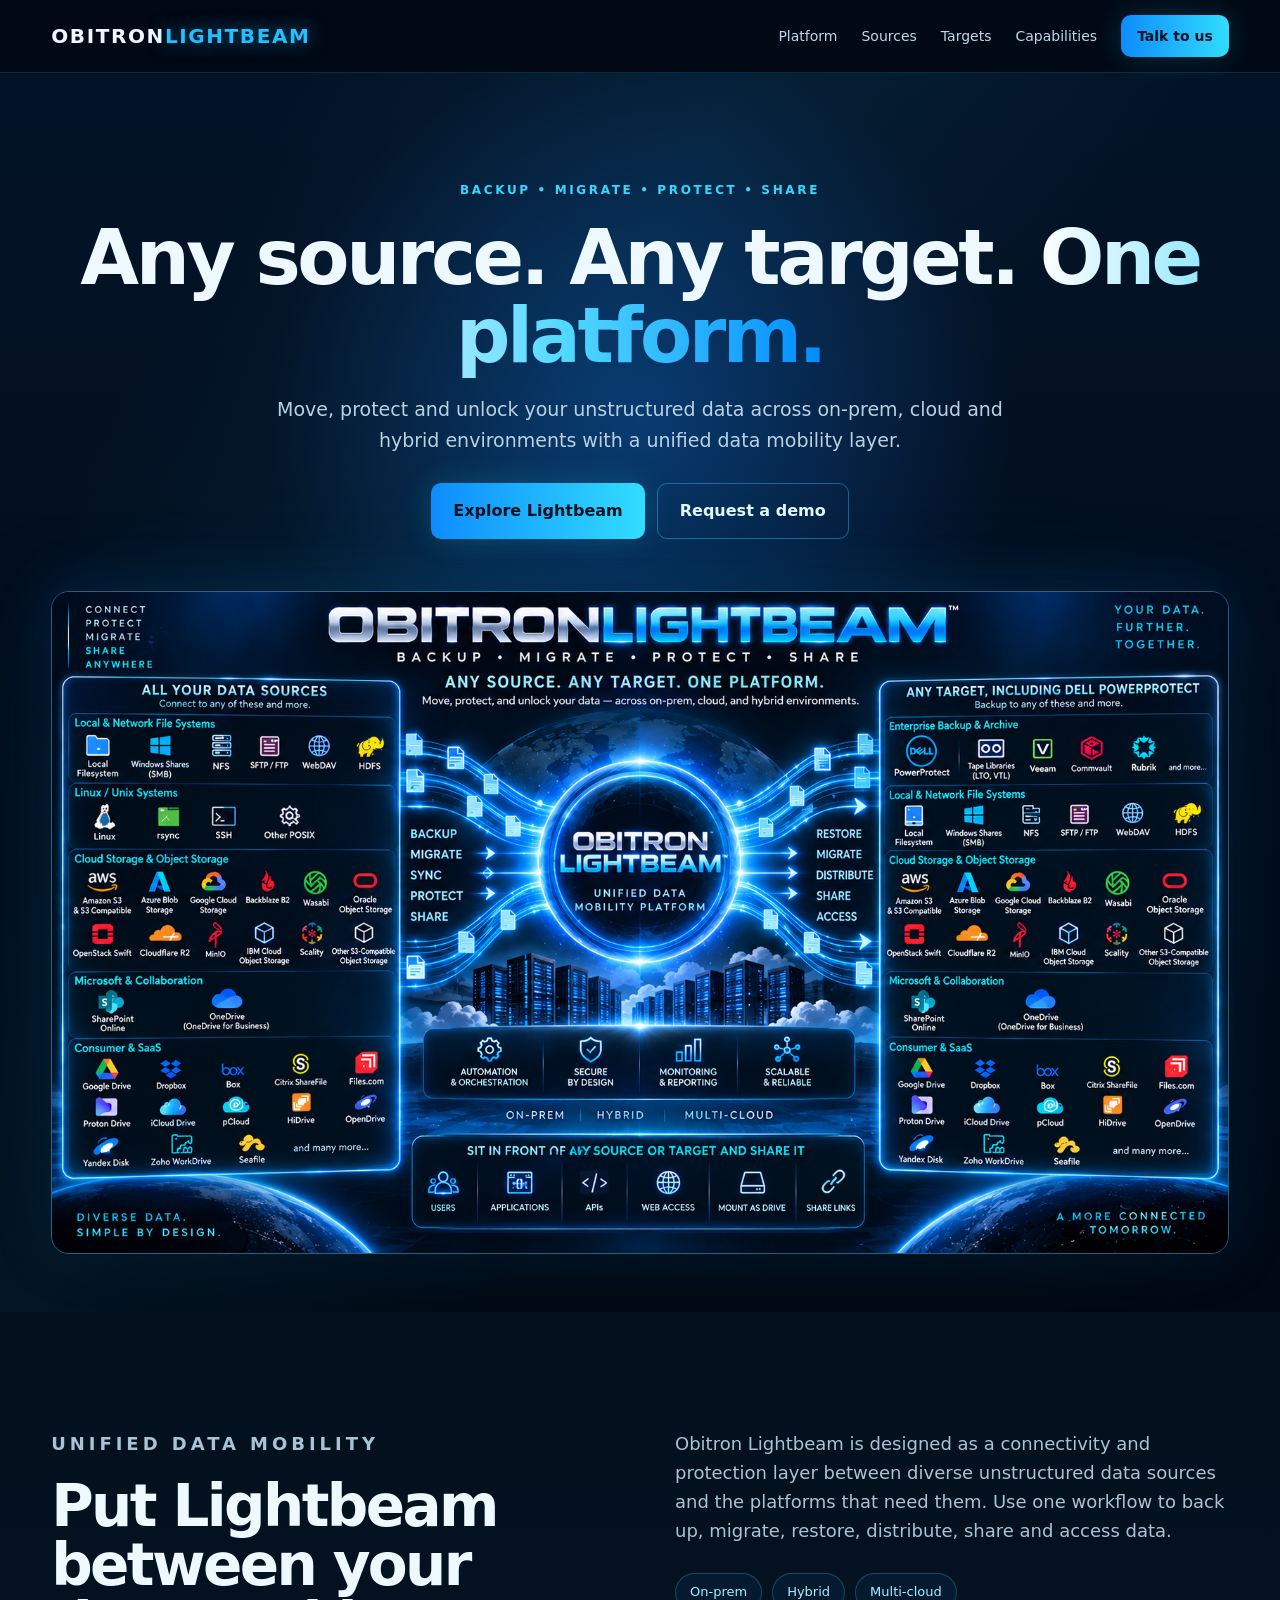
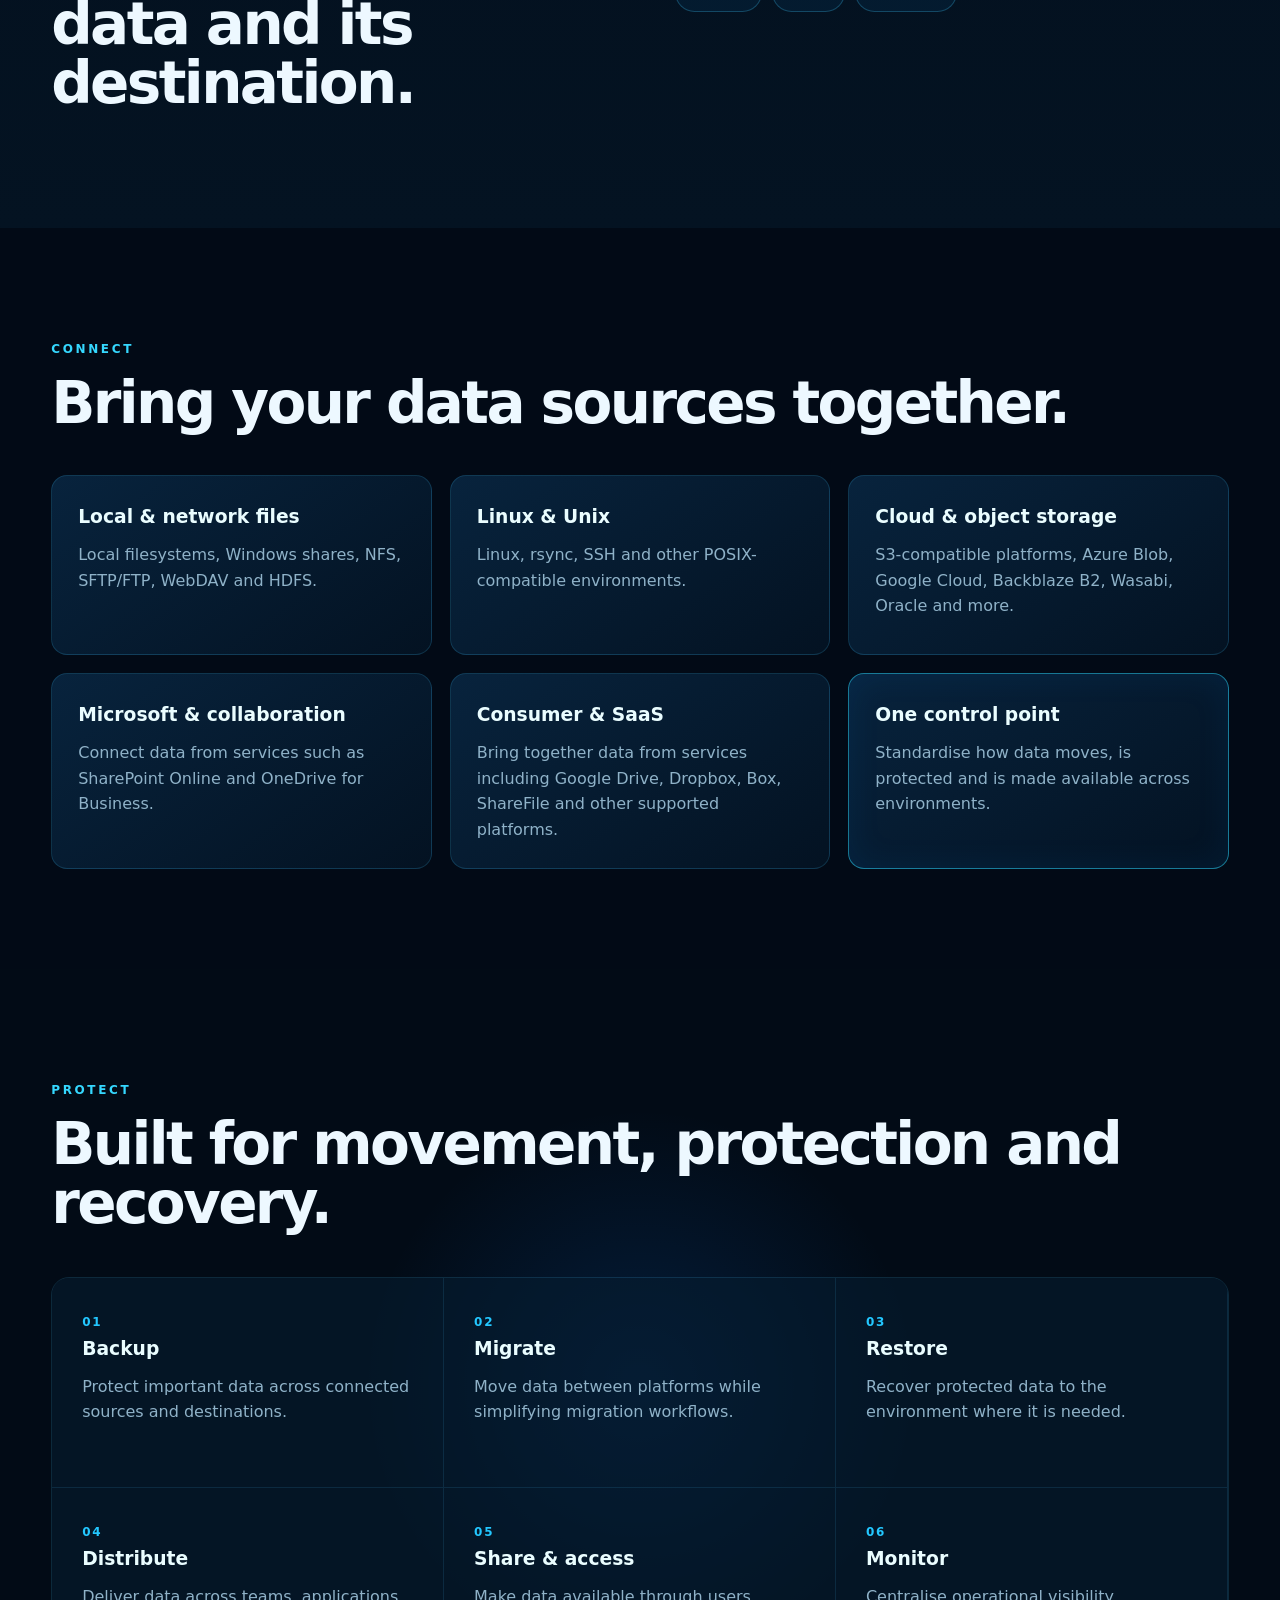
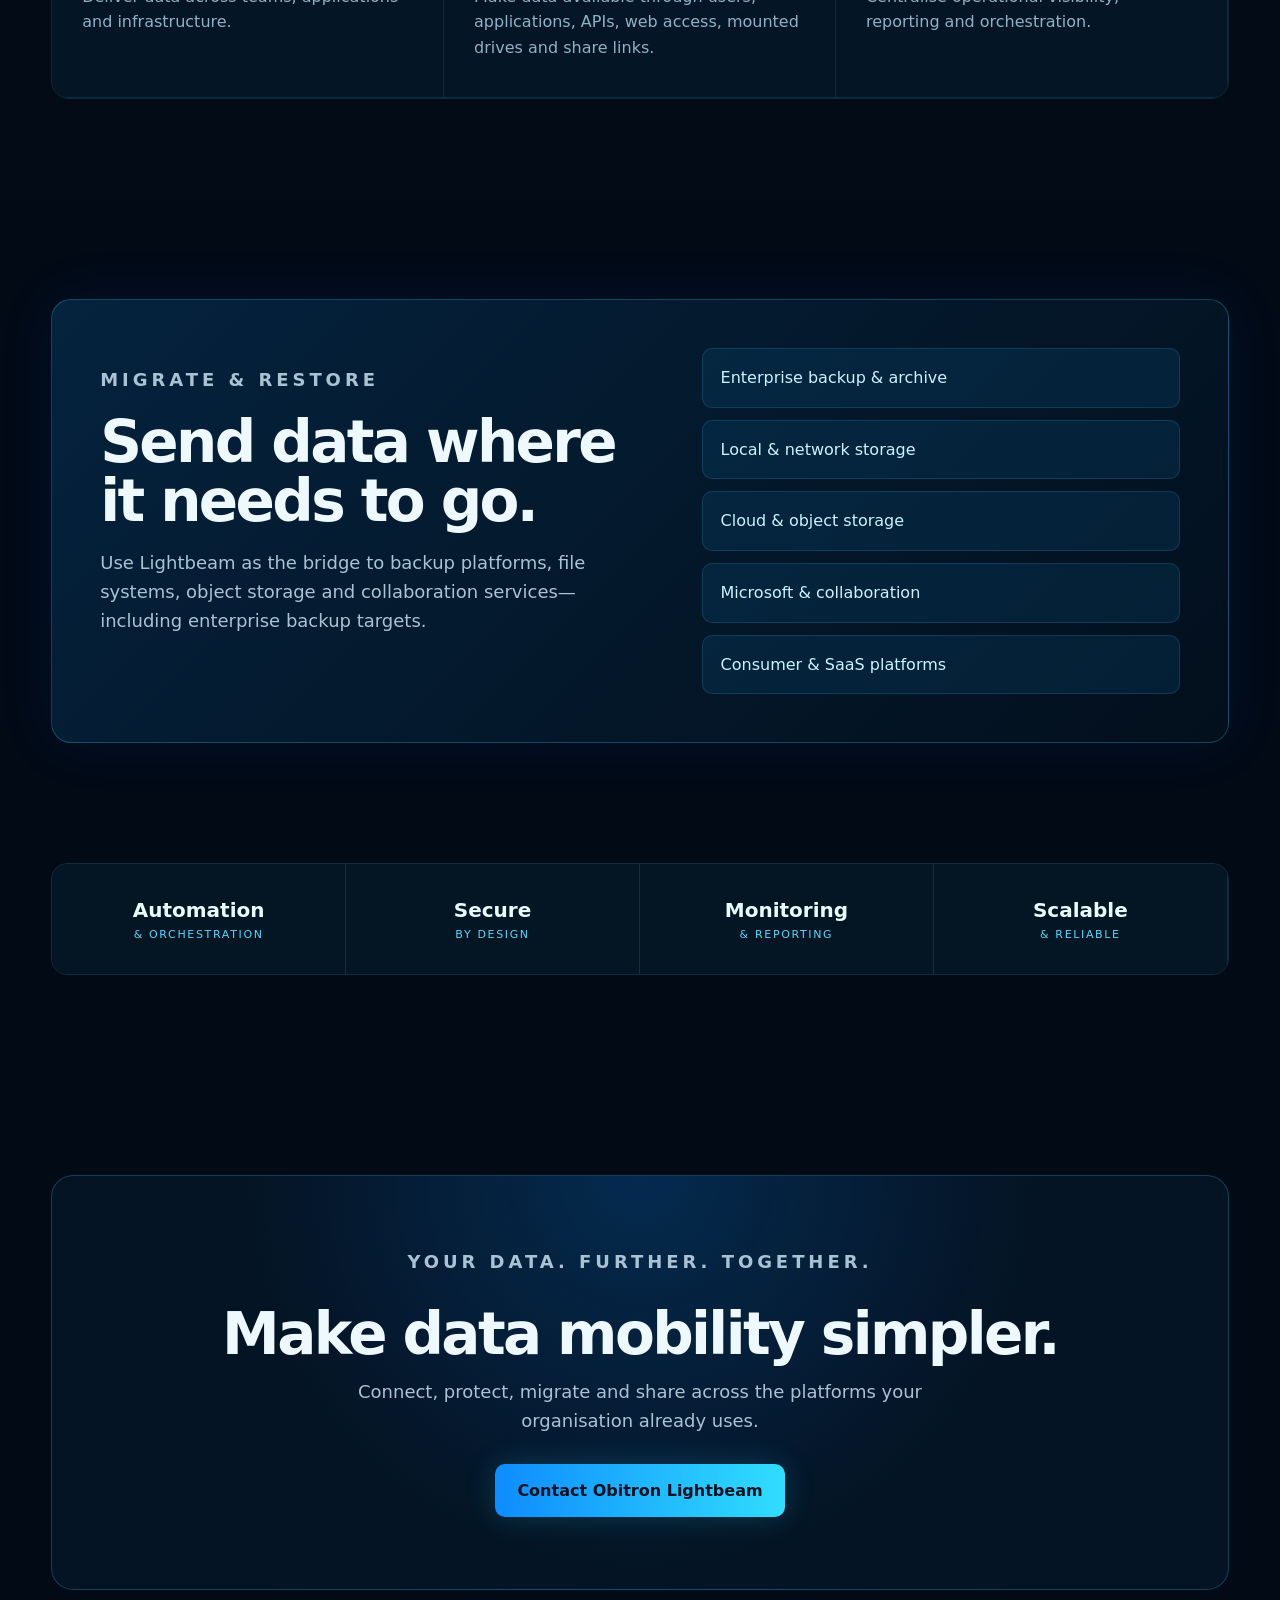
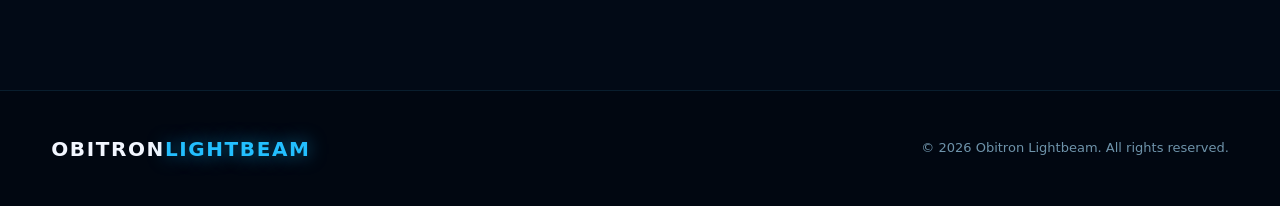
==== commit 18d4b3ae: "Update index.html" ====
--- a/index.html
+++ b/index.html
@@ -4,7 +4,7 @@
   <meta charset="utf-8">
   <meta name="viewport" content="width=device-width, initial-scale=1">
   <title>Obitron Lightbeam | Unified Data Mobility Platform</title>
-  <meta name="description" content="Obitron Lightbeam connects, protects, migrates and shares data across on-prem, cloud and hybrid environments.">
+  <meta name="description" content="Obitron Lightbeam connects, protects, migrates and shares unstructured data across on-prem, cloud and hybrid environments.">
   <link rel="stylesheet" href="styles.css">
 </head>
 <body>
@@ -29,14 +29,14 @@
       <div class="wrap hero-copy">
         <p class="eyebrow">Backup • Migrate • Protect • Share</p>
         <h1>Any source. Any target. <span>One platform.</span></h1>
-        <p class="lead">Move, protect and unlock your data across on-prem, cloud and hybrid environments with a unified data mobility layer.</p>
+        <p class="lead">Move, protect and unlock your unstructured data across on-prem, cloud and hybrid environments with a unified data mobility layer.</p>
         <div class="actions">
           <a class="button" href="#platform">Explore Lightbeam</a>
           <a class="button ghost" href="#contact">Request a demo</a>
         </div>
       </div>
       <div class="wrap hero-art">
-        <img src="obitron-lightbeam-hero.png" alt="Obitron Lightbeam platform overview showing data sources, targets and backup capabilities">
+        <img src="obitron-lightbeam-hero.png" alt="Obitron Lightbeam platform overview showing unstractured data sources, targets and backup capabilities">
       </div>
     </section>
 
@@ -47,7 +47,7 @@
           <h2>Put Lightbeam between your data and its destination.</h2>
         </div>
         <div>
-          <p>Obitron Lightbeam is designed as a connectivity and protection layer between diverse data sources and the platforms that need them. Use one workflow to back up, migrate, restore, distribute, share and access data.</p>
+          <p>Obitron Lightbeam is designed as a connectivity and protection layer between diverse unstructured data sources and the platforms that need them. Use one workflow to back up, migrate, restore, distribute, share and access data.</p>
           <div class="pills">
             <span>On-prem</span><span>Hybrid</span><span>Multi-cloud</span>
           </div>
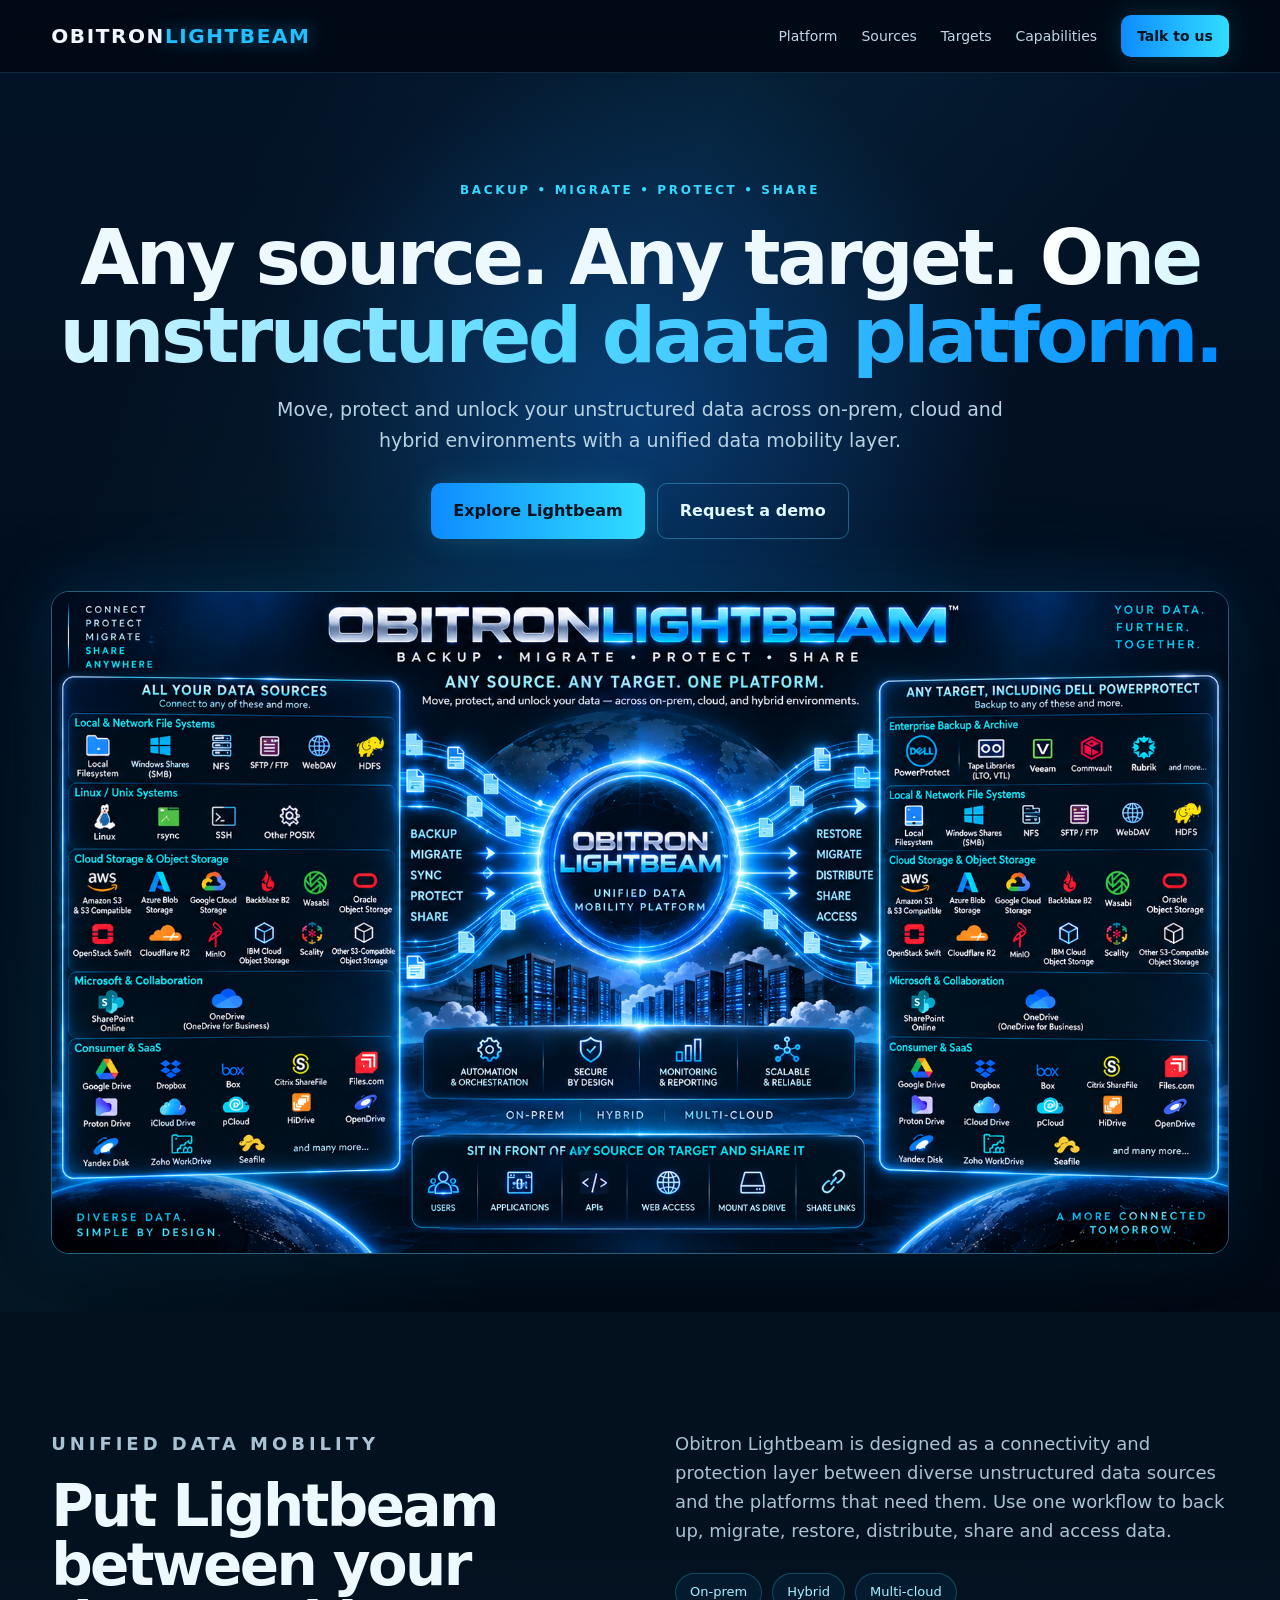
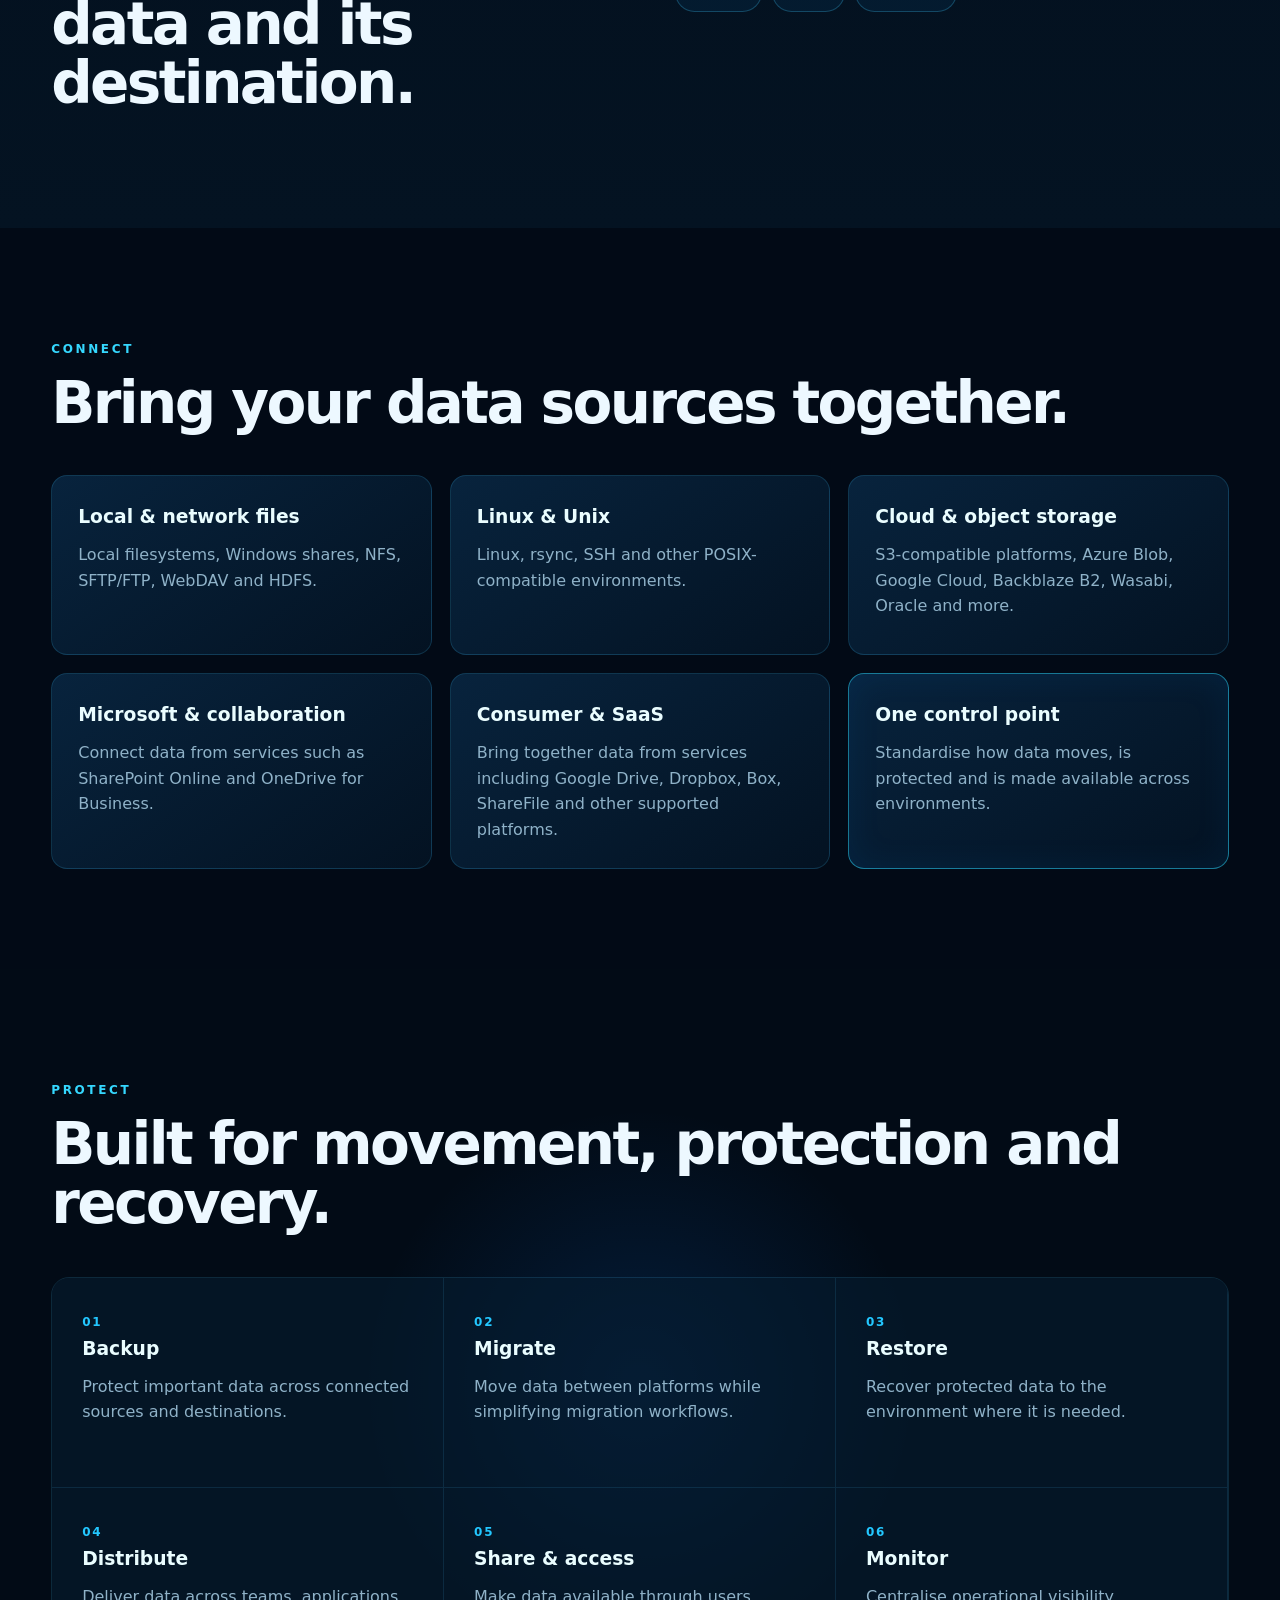
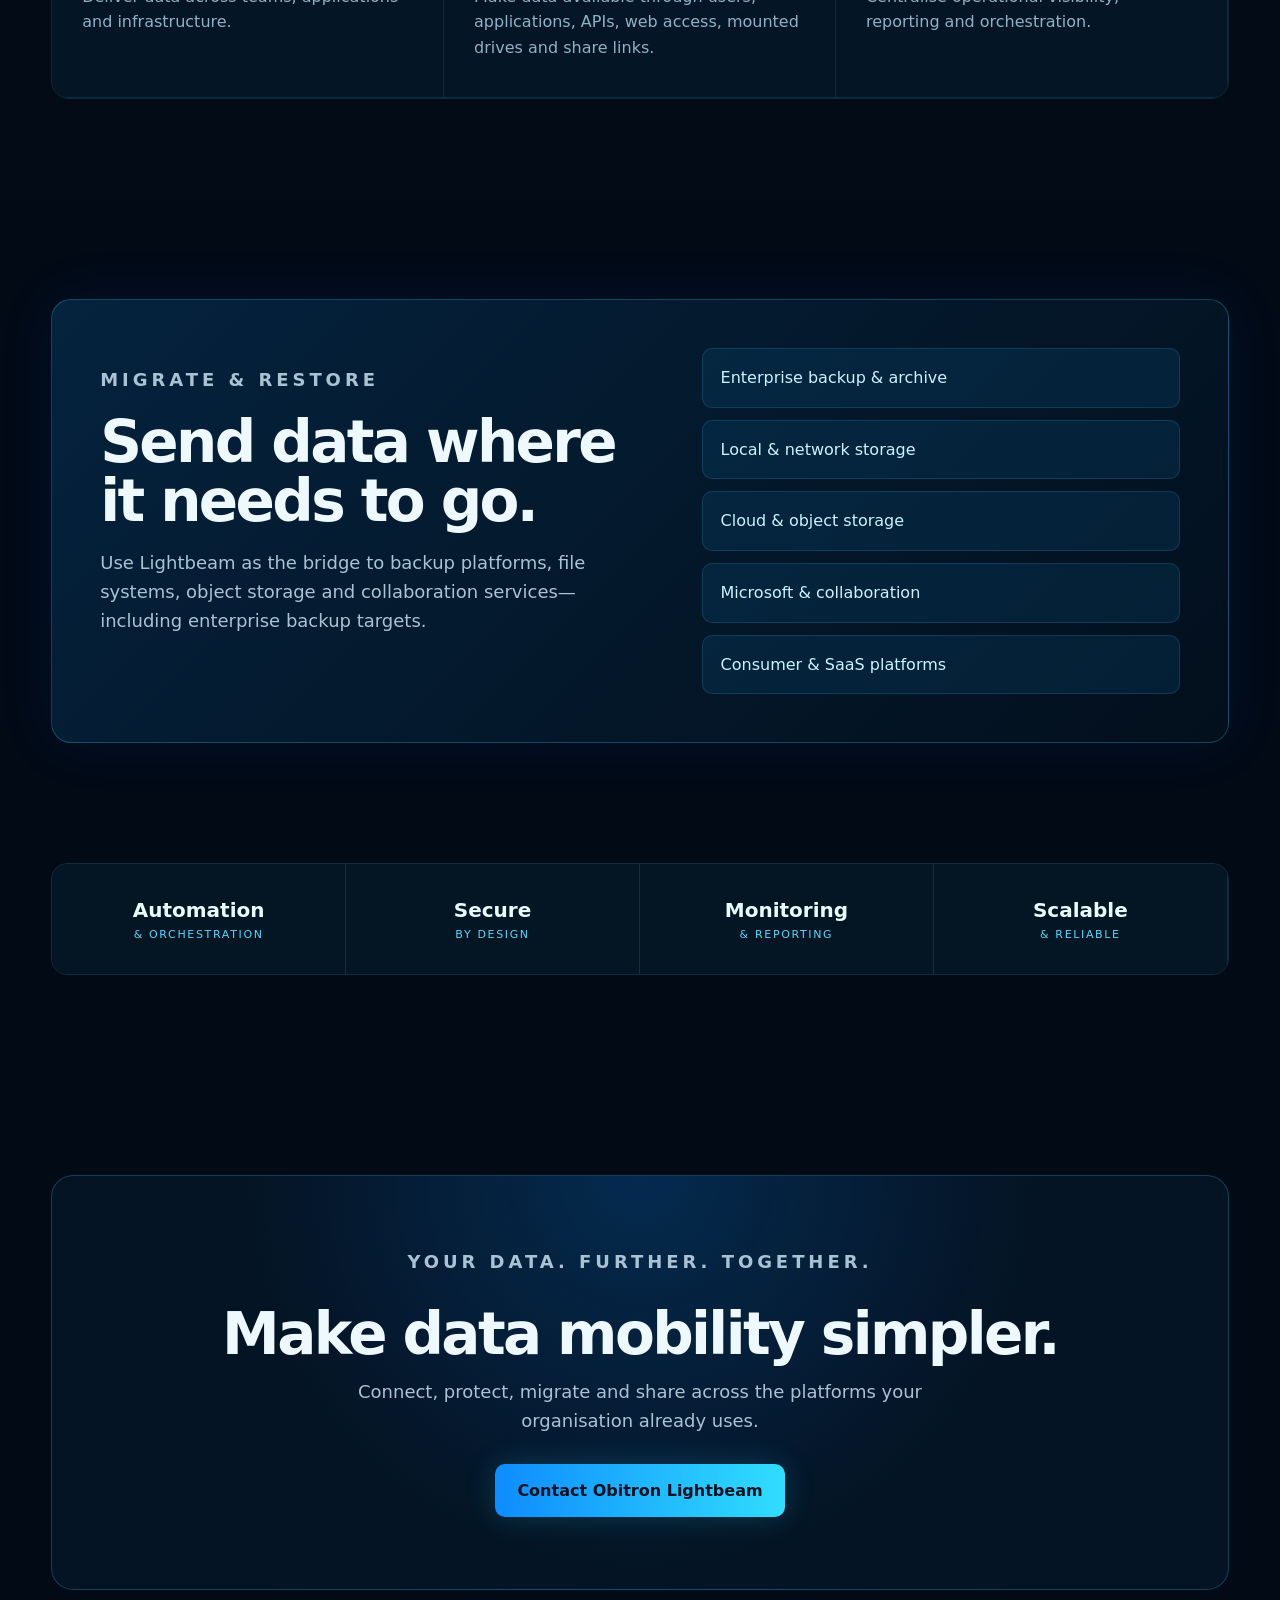
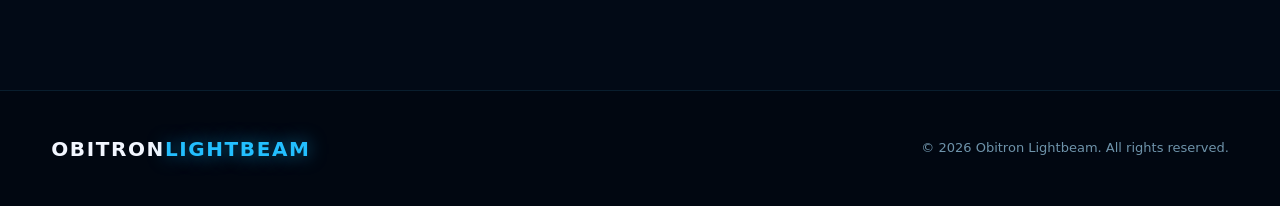
==== commit 45b97f18: "Fix typo in hero section heading" ====
--- a/index.html
+++ b/index.html
@@ -28,7 +28,7 @@
       <div class="hero-glow"></div>
       <div class="wrap hero-copy">
         <p class="eyebrow">Backup • Migrate • Protect • Share</p>
-        <h1>Any source. Any target. <span>One platform.</span></h1>
+        <h1>Any source. Any target. <span>One unstructured daata platform.</span></h1>
         <p class="lead">Move, protect and unlock your unstructured data across on-prem, cloud and hybrid environments with a unified data mobility layer.</p>
         <div class="actions">
           <a class="button" href="#platform">Explore Lightbeam</a>
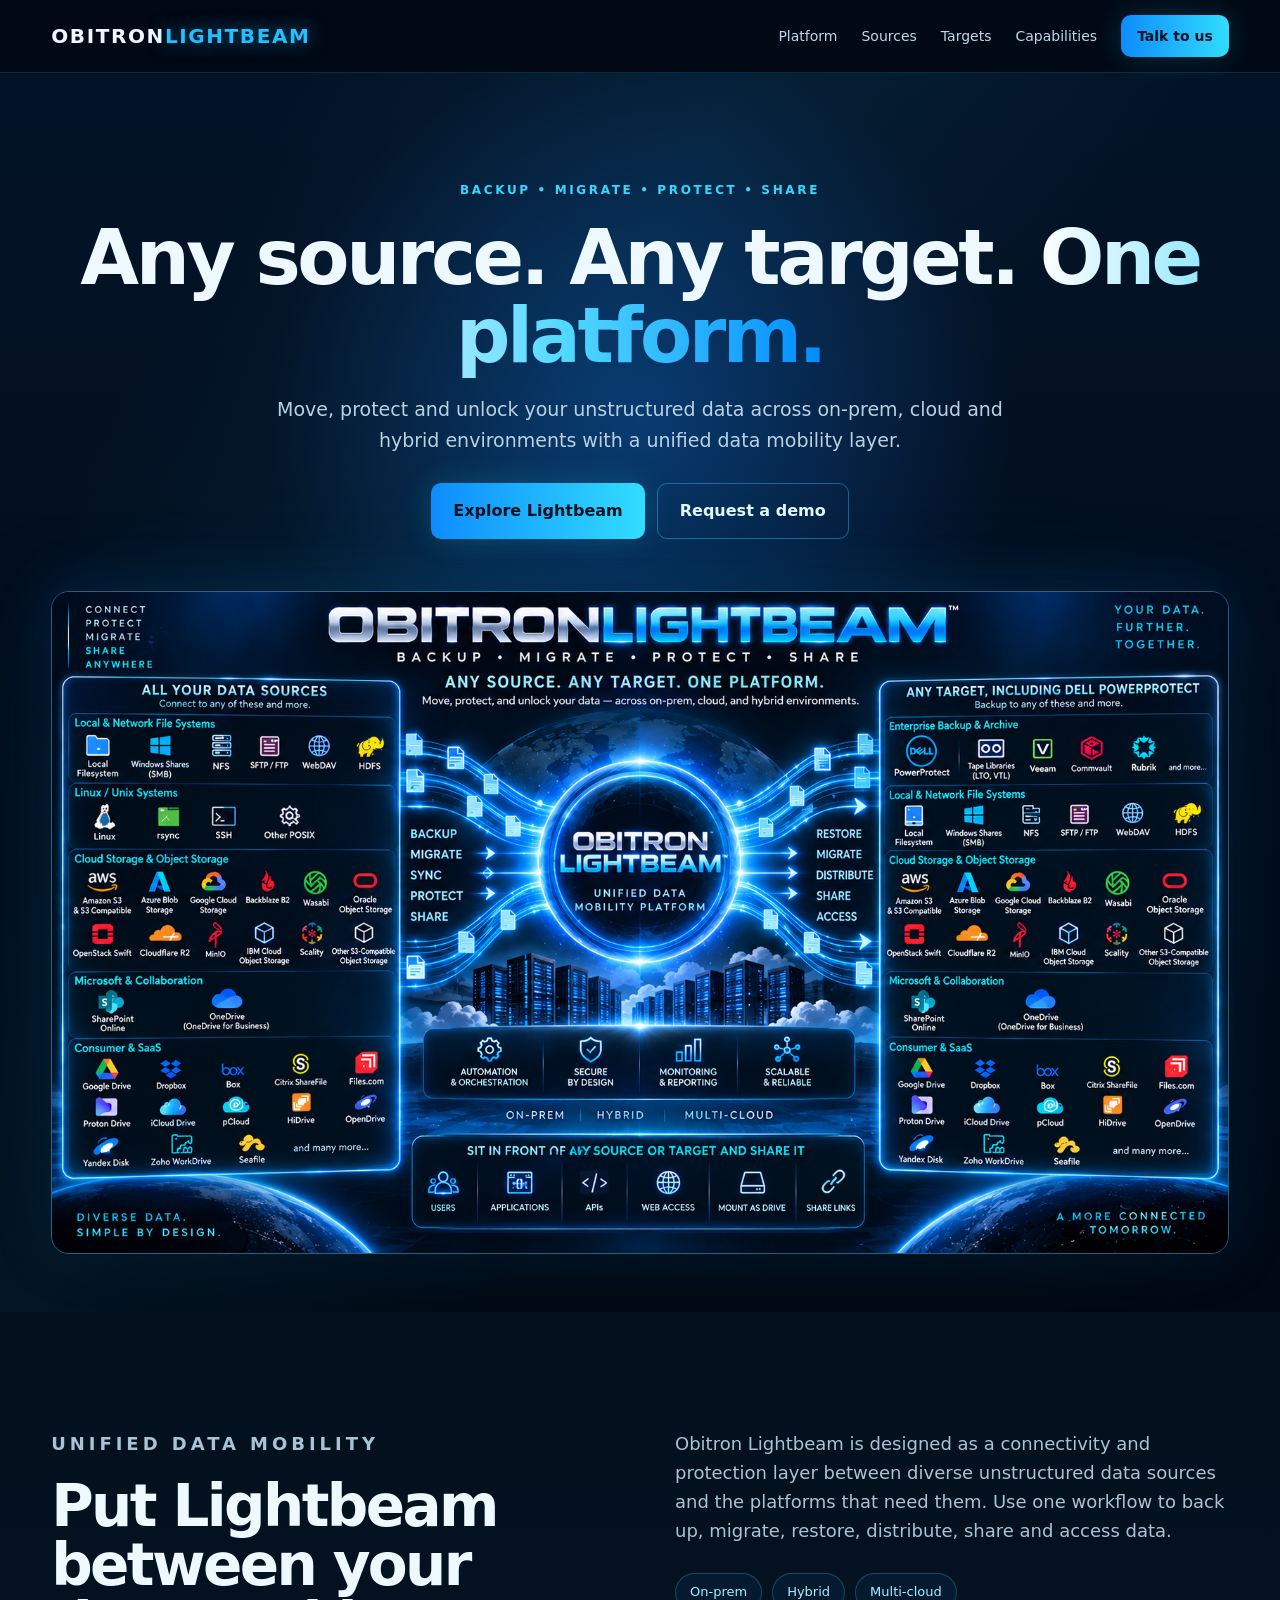
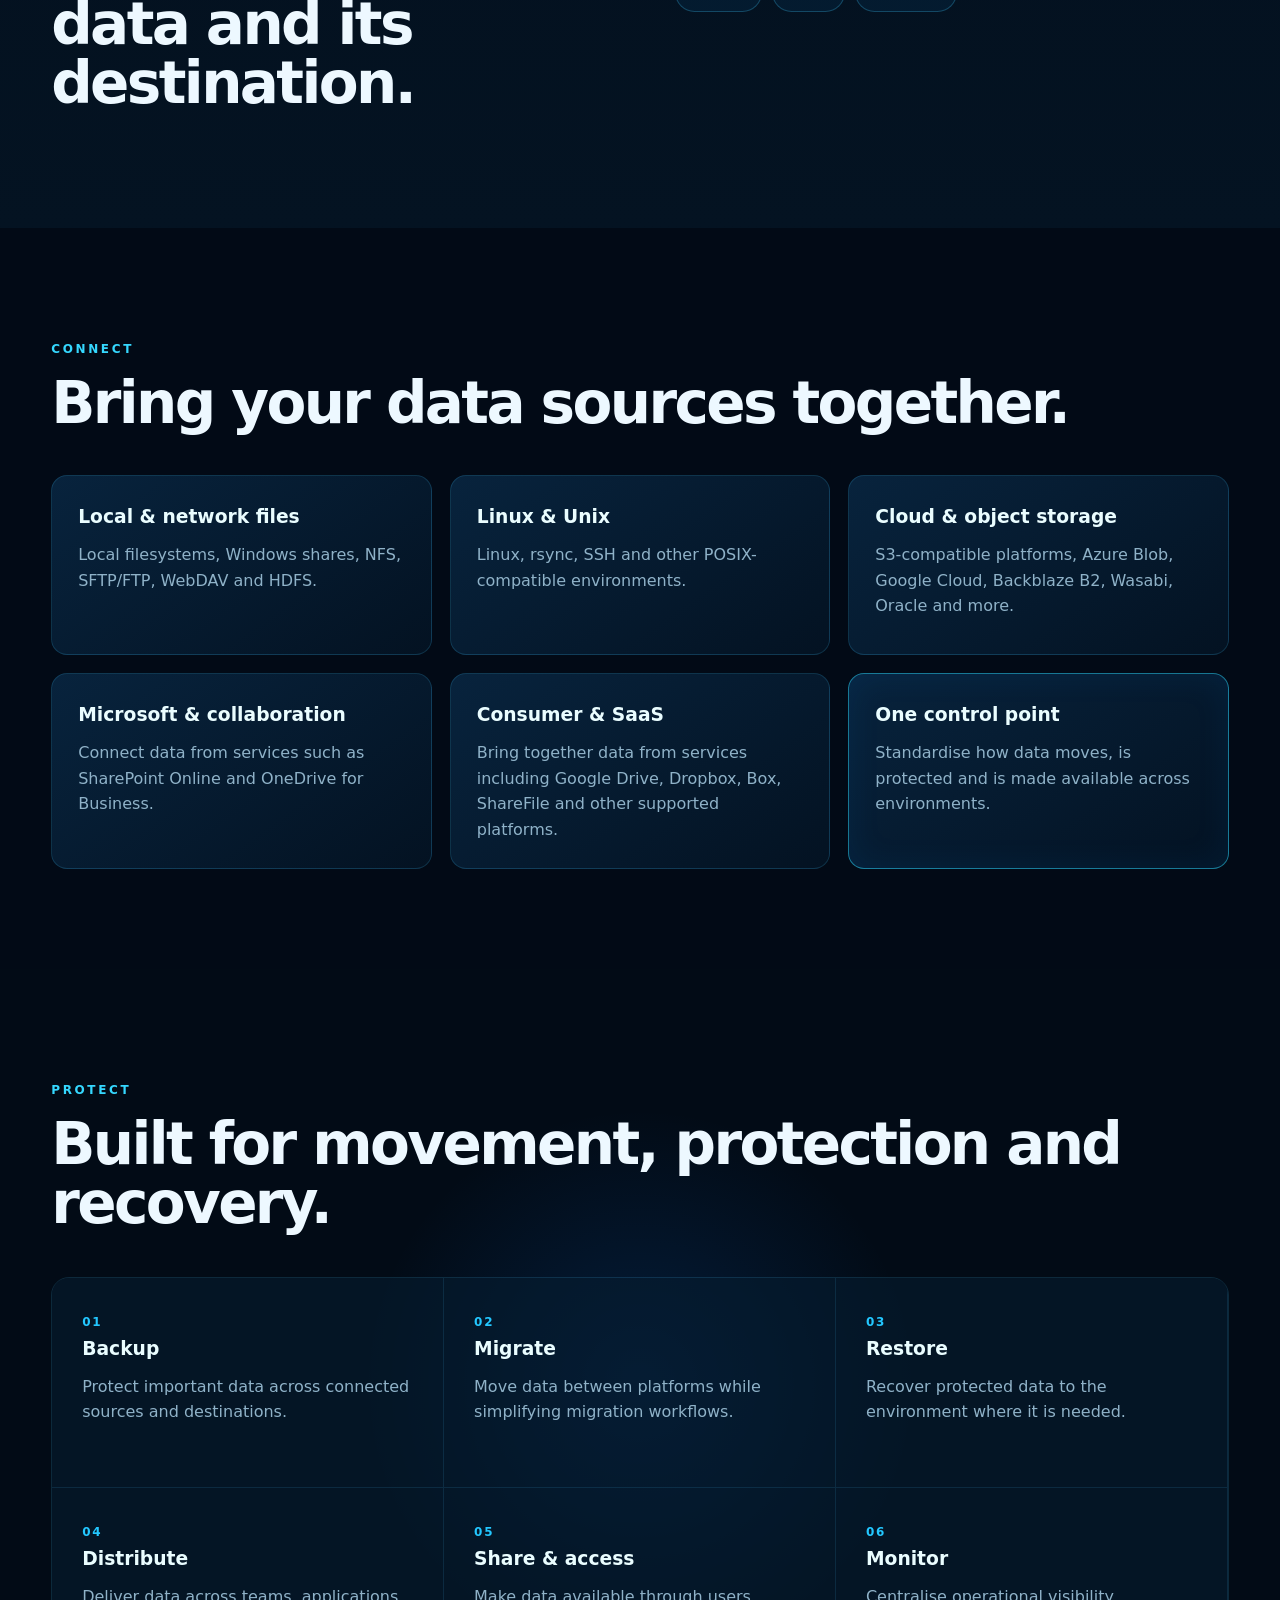
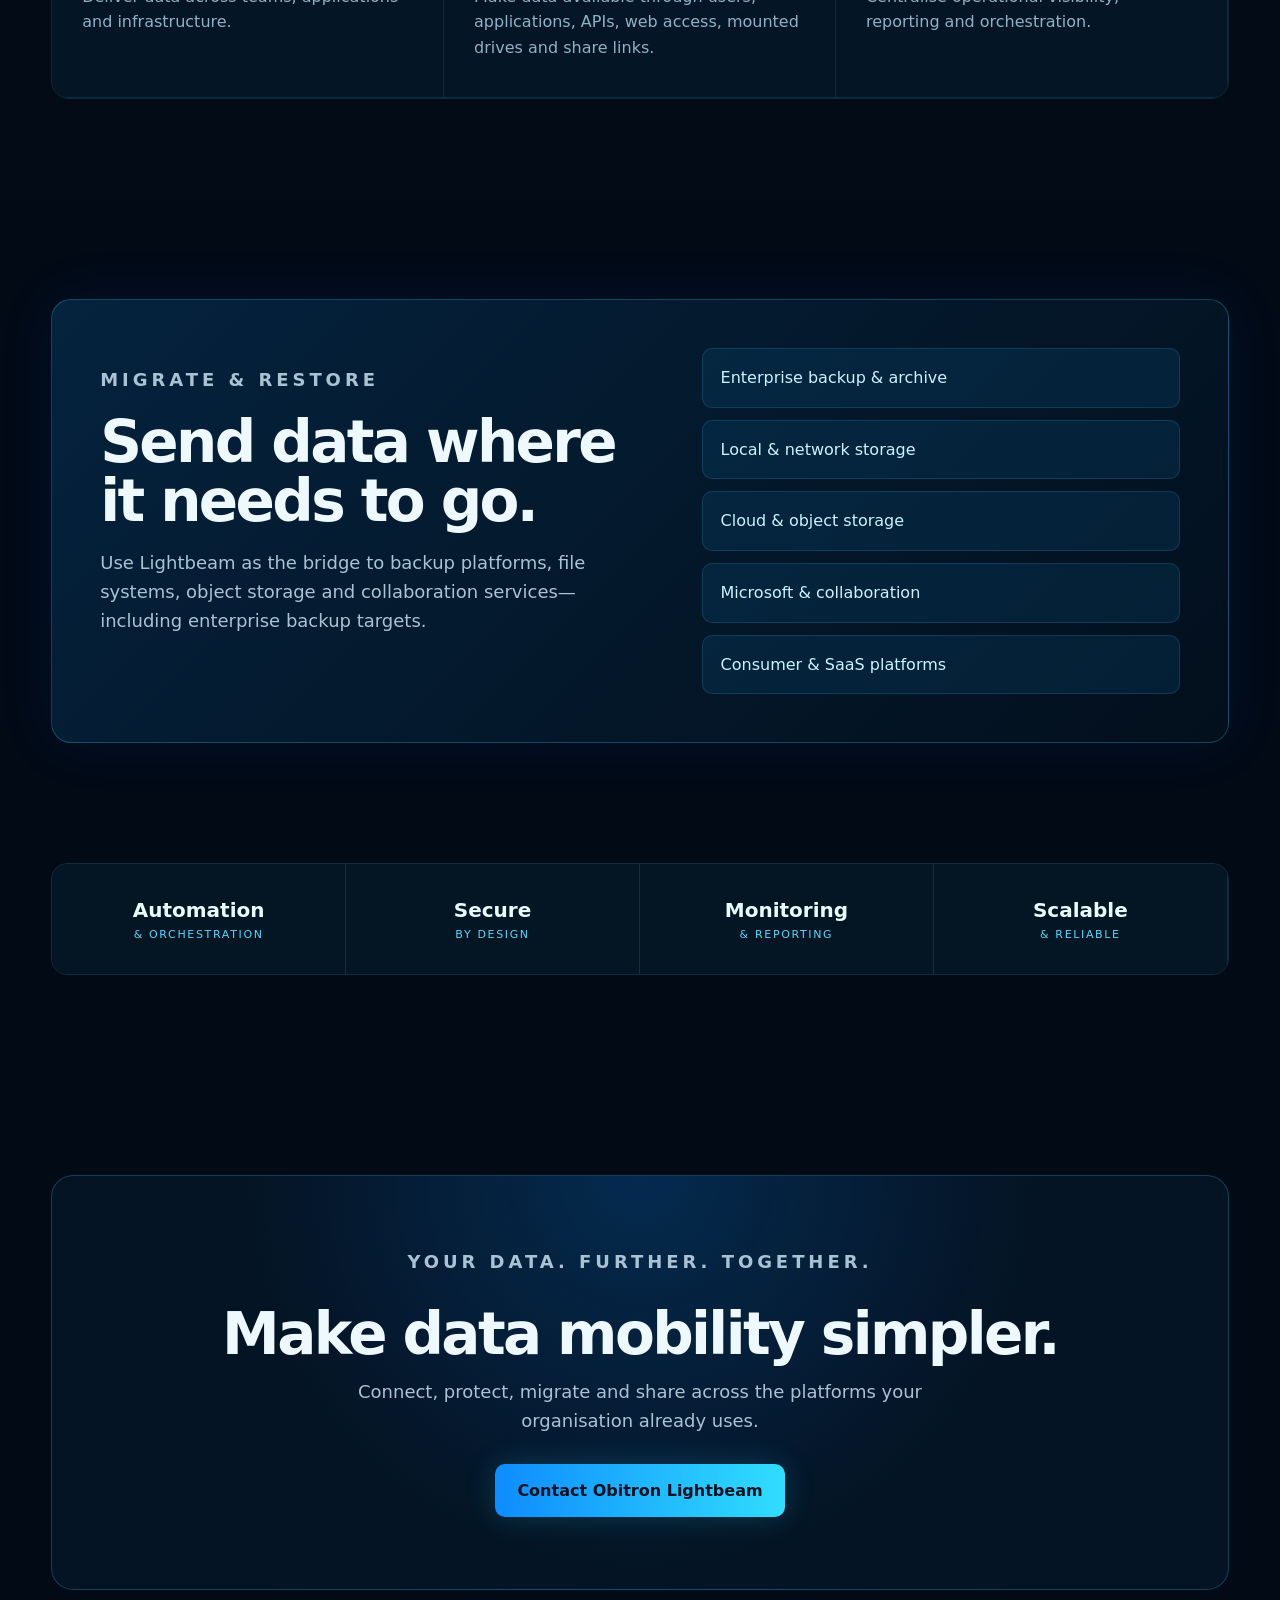
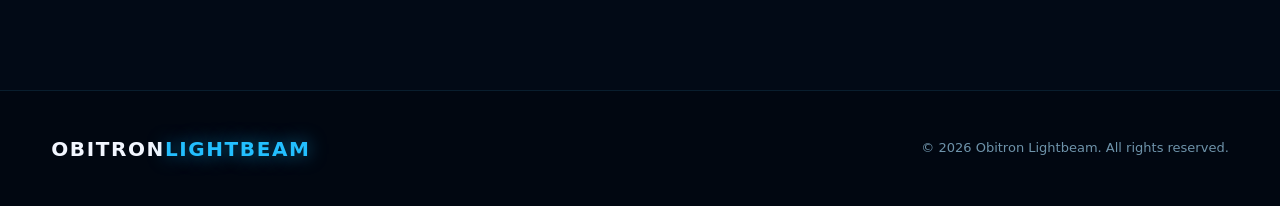
==== commit 2c40b50a: "Clarify description to specify unstructured data Updated references to 'data' to specify 'unstructur" ====
--- a/index.html
+++ b/index.html
@@ -28,7 +28,7 @@
       <div class="hero-glow"></div>
       <div class="wrap hero-copy">
         <p class="eyebrow">Backup • Migrate • Protect • Share</p>
-        <h1>Any source. Any target. <span>One unstructured daata platform.</span></h1>
+        <h1>Any source. Any target. <span>One platform.</span></h1>
         <p class="lead">Move, protect and unlock your unstructured data across on-prem, cloud and hybrid environments with a unified data mobility layer.</p>
         <div class="actions">
           <a class="button" href="#platform">Explore Lightbeam</a>
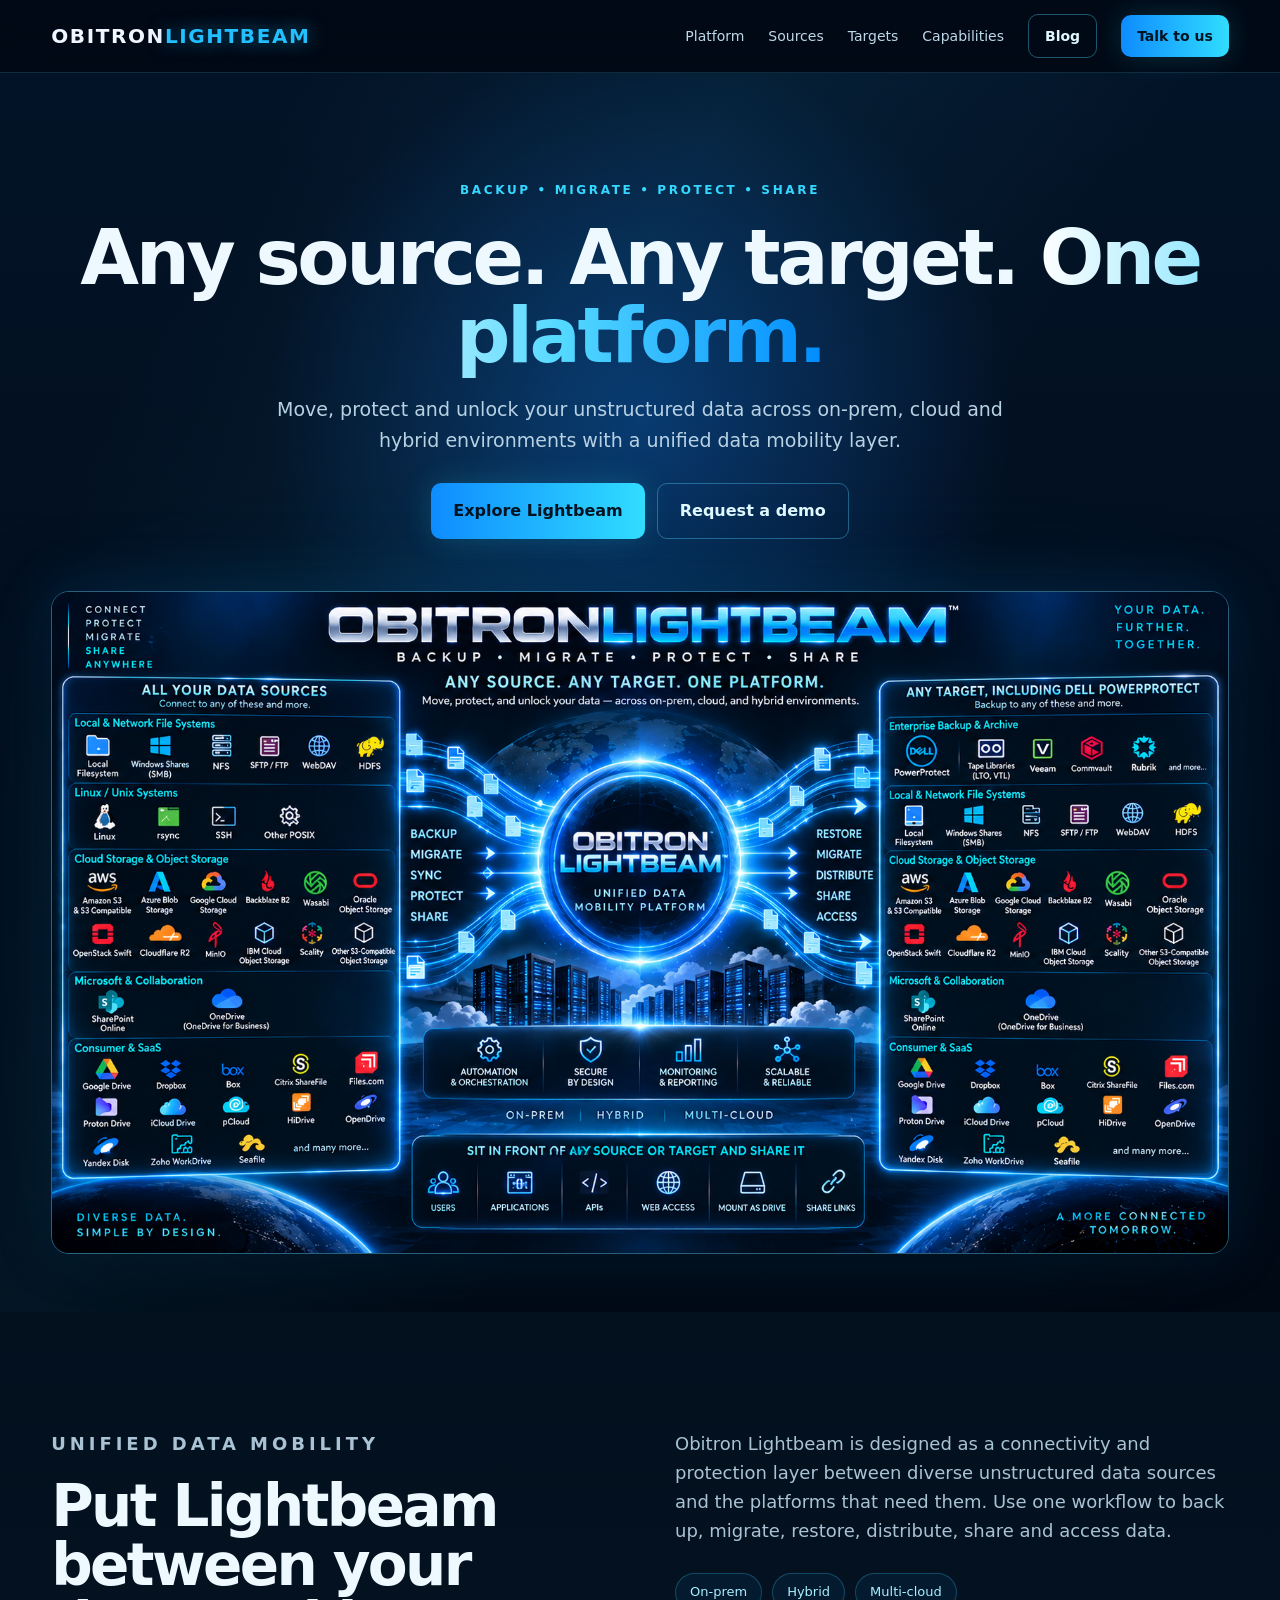
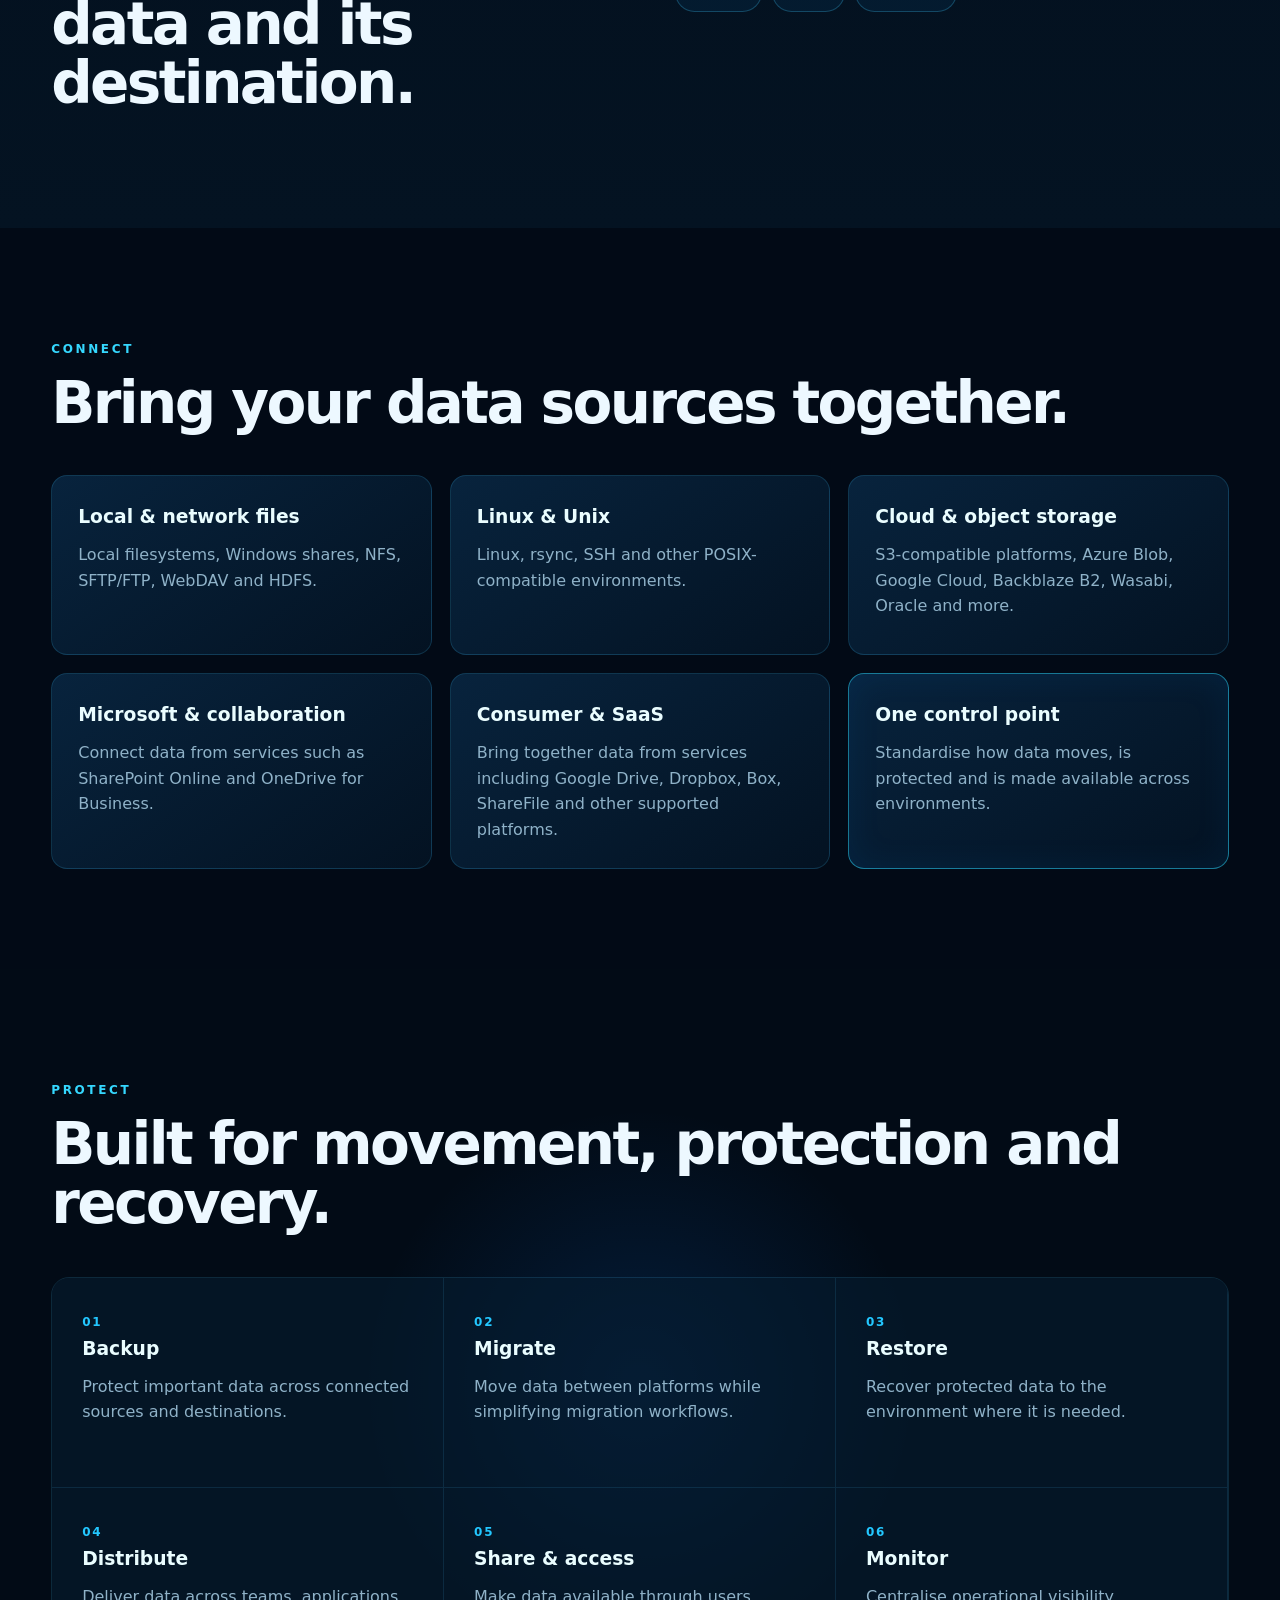
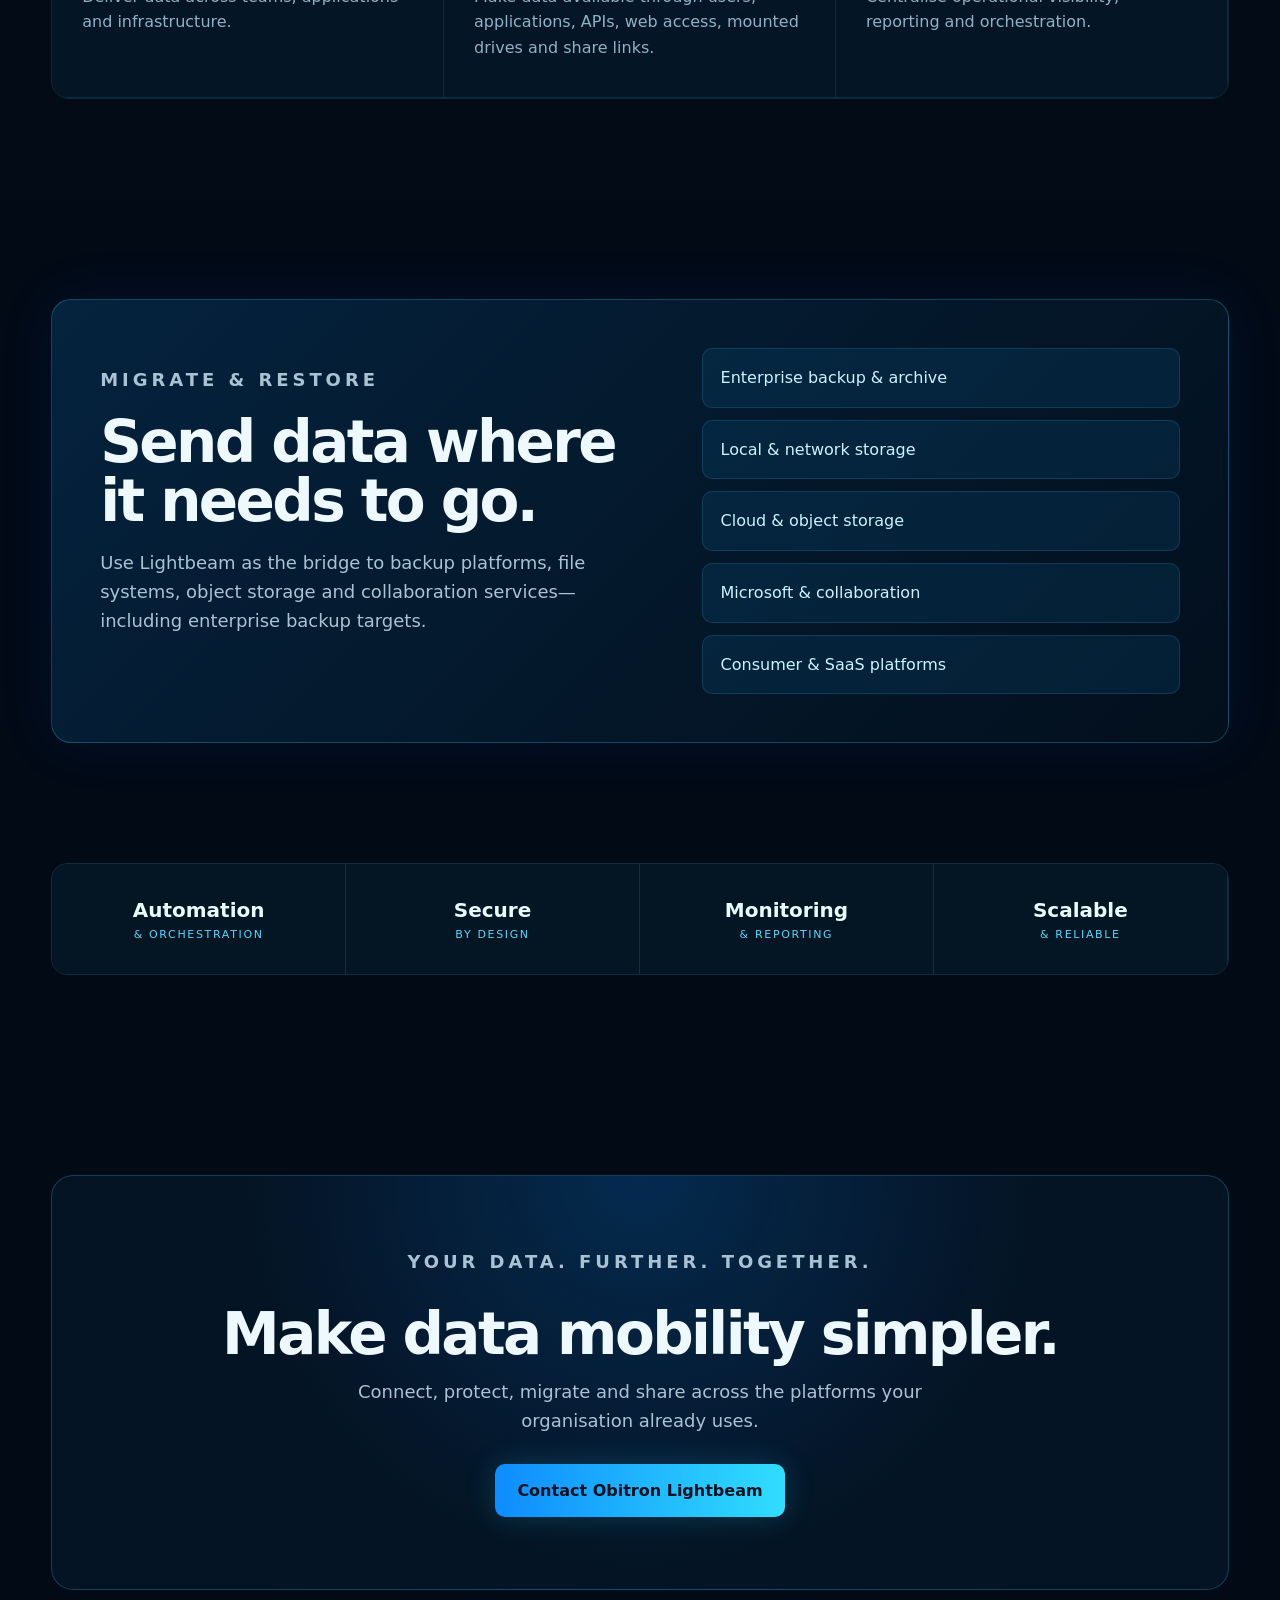
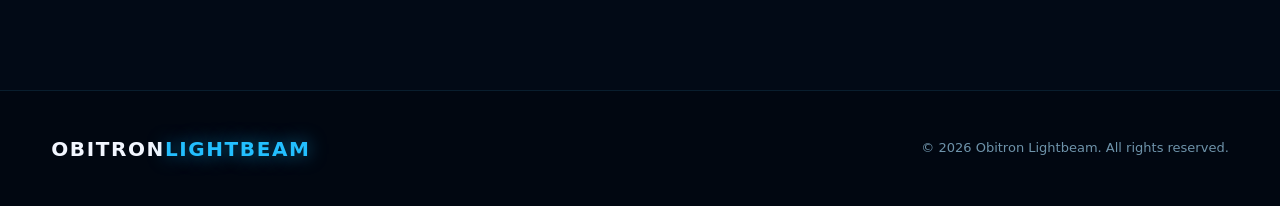
==== commit ea9697ce: "Add community blog with GitHub sign-in and comments - New blog.html (post list) and post.html (singl" ====
--- a/index.html
+++ b/index.html
@@ -18,6 +18,7 @@
         <a href="#sources">Sources</a>
         <a href="#targets">Targets</a>
         <a href="#capabilities">Capabilities</a>
+        <a class="button ghost small" href="blog.html">Blog</a>
         <a class="button small" href="#contact">Talk to us</a>
       </nav>
     </div>
@@ -36,7 +37,7 @@
         </div>
       </div>
       <div class="wrap hero-art">
-        <img src="obitron-lightbeam-hero.png" alt="Obitron Lightbeam platform overview showing unstractured data sources, targets and backup capabilities">
+        <img src="obitron-lightbeam-hero.png" alt="Obitron Lightbeam platform overview showing unstructured data sources, targets and backup capabilities">
       </div>
     </section>
 
--- a/styles.css
+++ b/styles.css
@@ -1 +1,3 @@
-*{box-sizing:border-box}html{scroll-behavior:smooth}body{margin:0;background:#020a16;color:#edf8ff;font-family:Inter,ui-sans-serif,system-ui,-apple-system,BlinkMacSystemFont,"Segoe UI",sans-serif;line-height:1.6}a{color:inherit;text-decoration:none}.wrap{width:min(1180px,92%);margin:auto}.site-header{position:sticky;top:0;z-index:50;background:rgba(2,10,22,.82);backdrop-filter:blur(18px);border-bottom:1px solid rgba(99,211,255,.16)}.nav{min-height:72px;display:flex;align-items:center;justify-content:space-between;gap:24px}.brand{font-weight:900;letter-spacing:.08em;font-size:20px;white-space:nowrap}.brand-obitron{color:#f2f6ff}.brand-light{color:#23bfff;text-shadow:0 0 18px rgba(35,191,255,.55)}nav{display:flex;align-items:center;gap:24px;font-size:14px;color:#bdd8e9}.button{display:inline-flex;align-items:center;justify-content:center;padding:14px 22px;border-radius:10px;background:linear-gradient(90deg,#0e8cff,#31ddff);color:#001321;font-weight:800;box-shadow:0 0 30px rgba(49,221,255,.18)}.button.small{padding:10px 16px}.button.ghost{background:transparent;color:#dff8ff;border:1px solid rgba(80,207,255,.38);box-shadow:none}.hero{position:relative;overflow:hidden;padding:96px 0 58px;background:radial-gradient(circle at 50% 28%,rgba(16,122,255,.32),transparent 34%),linear-gradient(#031327,#020a16)}.hero-glow{position:absolute;inset:0;background:linear-gradient(120deg,transparent 15%,rgba(36,202,255,.07),transparent 60%);pointer-events:none}.hero-copy{text-align:center;position:relative;z-index:1}.eyebrow{text-transform:uppercase;letter-spacing:.22em;color:#35d8ff;font-size:12px;font-weight:800}.hero h1,.section h2{margin:.25em 0;font-size:clamp(42px,6vw,76px);line-height:1.02;letter-spacing:-.045em}.hero h1 span{background:linear-gradient(90deg,#fff,#54d9ff,#008cff);-webkit-background-clip:text;color:transparent}.lead{max-width:780px;margin:20px auto 28px;color:#b8d2e3;font-size:19px}.actions{display:flex;justify-content:center;gap:12px;flex-wrap:wrap}.hero-art{position:relative;margin-top:52px}.hero-art:before{content:"";position:absolute;inset:8% 8%;background:#0ab6ff;filter:blur(80px);opacity:.18}.hero-art img{position:relative;width:100%;display:block;border-radius:18px;border:1px solid rgba(99,211,255,.4);box-shadow:0 28px 90px rgba(0,0,0,.52),0 0 60px rgba(0,143,255,.18)}.section{padding:100px 0}.intro{background:linear-gradient(180deg,#03101e,#041322)}.two-col{display:grid;grid-template-columns:1fr 1fr;gap:70px;align-items:start}.section h2{font-size:clamp(36px,5vw,58px)}.two-col p,.target-panel p,.cta-box>p{color:#a9c3d4;font-size:18px}.pills{display:flex;gap:10px;flex-wrap:wrap;margin-top:28px}.pills span{padding:8px 14px;border:1px solid rgba(64,208,255,.25);border-radius:999px;background:rgba(17,141,220,.08);color:#a9efff;font-size:13px}.cards{grid-template-columns:repeat(3,1fr)}.grid{display:grid;gap:18px;margin-top:42px}.card{padding:26px;border-radius:16px;border:1px solid rgba(68,198,255,.17);background:linear-gradient(145deg,rgba(9,40,68,.85),rgba(4,20,36,.86));min-height:180px}.card.accent{border-color:rgba(43,218,255,.5);box-shadow:inset 0 0 35px rgba(0,143,255,.08)}.card h3,.feature h3{margin:0 0 10px;color:#eafdff}.card p,.feature p{margin:0;color:#8fb2c8}.capabilities{background:radial-gradient(circle at 50% 50%,rgba(14,126,255,.16),transparent 36%),#020b16}.feature-grid{display:grid;grid-template-columns:repeat(3,1fr);gap:0;margin-top:44px;border:1px solid rgba(68,198,255,.16);border-radius:18px;overflow:hidden}.feature{padding:30px;min-height:210px;border-right:1px solid rgba(68,198,255,.12);border-bottom:1px solid rgba(68,198,255,.12);background:rgba(5,28,48,.62)}.feature span{color:#23c7ff;font-weight:900;font-size:12px;letter-spacing:.15em}.target-panel{display:grid;grid-template-columns:1fr .9fr;gap:70px;padding:48px;border:1px solid rgba(52,208,255,.26);border-radius:20px;background:linear-gradient(135deg,rgba(5,38,66,.9),rgba(3,16,29,.95));box-shadow:0 0 60px rgba(0,112,255,.08)}.target-list{display:grid;gap:12px}.target-list div{padding:16px 18px;border-radius:10px;background:rgba(12,86,134,.22);border:1px solid rgba(59,199,255,.16);color:#c8f4ff}.principles{padding-top:20px}.principles .wrap{display:grid;grid-template-columns:repeat(4,1fr);border:1px solid rgba(73,199,255,.18);border-radius:16px;overflow:hidden}.principle{padding:30px;text-align:center;background:rgba(5,24,41,.75);border-right:1px solid rgba(73,199,255,.15)}.principle strong,.principle span{display:block}.principle strong{color:#e9fbff;font-size:20px}.principle span{color:#54d8ff;text-transform:uppercase;font-size:11px;letter-spacing:.15em}.cta-box{text-align:center;padding:72px 30px;border:1px solid rgba(53,213,255,.24);border-radius:22px;background:radial-gradient(circle at 50% 0,rgba(8,137,255,.2),transparent 55%),rgba(5,22,38,.9)}.cta-box p{max-width:650px;margin:0 auto 28px}footer{border-top:1px solid rgba(69,193,255,.12);padding:34px 0;background:#010711}.footer{display:flex;align-items:center;justify-content:space-between;gap:20px;color:#6e93aa;font-size:13px}@media(max-width:900px){nav a:not(.button){display:none}.two-col,.target-panel{grid-template-columns:1fr}.cards,.feature-grid{grid-template-columns:1fr 1fr}.principles .wrap{grid-template-columns:1fr 1fr}.hero{padding-top:70px}}@media(max-width:620px){.cards,.feature-grid,.principles .wrap{grid-template-columns:1fr}.hero h1{font-size:44px}.section{padding:72px 0}.target-panel{padding:28px}.footer{flex-direction:column;align-items:flex-start}.site-header nav{gap:8px}}+*{box-sizing:border-box}html{scroll-behavior:smooth}body{margin:0;background:#020a16;color:#edf8ff;font-family:Inter,ui-sans-serif,system-ui,-apple-system,BlinkMacSystemFont,"Segoe UI",sans-serif;line-height:1.6}a{color:inherit;text-decoration:none}.wrap{width:min(1180px,92%);margin:auto}.site-header{position:sticky;top:0;z-index:50;background:rgba(2,10,22,.82);backdrop-filter:blur(18px);border-bottom:1px solid rgba(99,211,255,.16)}.nav{min-height:72px;display:flex;align-items:center;justify-content:space-between;gap:24px}.brand{font-weight:900;letter-spacing:.08em;font-size:20px;white-space:nowrap}.brand-obitron{color:#f2f6ff}.brand-light{color:#23bfff;text-shadow:0 0 18px rgba(35,191,255,.55)}nav{display:flex;align-items:center;gap:24px;font-size:14px;color:#bdd8e9}.button{display:inline-flex;align-items:center;justify-content:center;padding:14px 22px;border-radius:10px;background:linear-gradient(90deg,#0e8cff,#31ddff);color:#001321;font-weight:800;box-shadow:0 0 30px rgba(49,221,255,.18)}.button.small{padding:10px 16px}.button.ghost{background:transparent;color:#dff8ff;border:1px solid rgba(80,207,255,.38);box-shadow:none}.hero{position:relative;overflow:hidden;padding:96px 0 58px;background:radial-gradient(circle at 50% 28%,rgba(16,122,255,.32),transparent 34%),linear-gradient(#031327,#020a16)}.hero-glow{position:absolute;inset:0;background:linear-gradient(120deg,transparent 15%,rgba(36,202,255,.07),transparent 60%);pointer-events:none}.hero-copy{text-align:center;position:relative;z-index:1}.eyebrow{text-transform:uppercase;letter-spacing:.22em;color:#35d8ff;font-size:12px;font-weight:800}.hero h1,.section h2{margin:.25em 0;font-size:clamp(42px,6vw,76px);line-height:1.02;letter-spacing:-.045em}.hero h1 span{background:linear-gradient(90deg,#fff,#54d9ff,#008cff);-webkit-background-clip:text;color:transparent}.lead{max-width:780px;margin:20px auto 28px;color:#b8d2e3;font-size:19px}.actions{display:flex;justify-content:center;gap:12px;flex-wrap:wrap}.hero-art{position:relative;margin-top:52px}.hero-art:before{content:"";position:absolute;inset:8% 8%;background:#0ab6ff;filter:blur(80px);opacity:.18}.hero-art img{position:relative;width:100%;display:block;border-radius:18px;border:1px solid rgba(99,211,255,.4);box-shadow:0 28px 90px rgba(0,0,0,.52),0 0 60px rgba(0,143,255,.18)}.section{padding:100px 0}.intro{background:linear-gradient(180deg,#03101e,#041322)}.two-col{display:grid;grid-template-columns:1fr 1fr;gap:70px;align-items:start}.section h2{font-size:clamp(36px,5vw,58px)}.two-col p,.target-panel p,.cta-box>p{color:#a9c3d4;font-size:18px}.pills{display:flex;gap:10px;flex-wrap:wrap;margin-top:28px}.pills span{padding:8px 14px;border:1px solid rgba(64,208,255,.25);border-radius:999px;background:rgba(17,141,220,.08);color:#a9efff;font-size:13px}.cards{grid-template-columns:repeat(3,1fr)}.grid{display:grid;gap:18px;margin-top:42px}.card{padding:26px;border-radius:16px;border:1px solid rgba(68,198,255,.17);background:linear-gradient(145deg,rgba(9,40,68,.85),rgba(4,20,36,.86));min-height:180px}.card.accent{border-color:rgba(43,218,255,.5);box-shadow:inset 0 0 35px rgba(0,143,255,.08)}.card h3,.feature h3{margin:0 0 10px;color:#eafdff}.card p,.feature p{margin:0;color:#8fb2c8}.capabilities{background:radial-gradient(circle at 50% 50%,rgba(14,126,255,.16),transparent 36%),#020b16}.feature-grid{display:grid;grid-template-columns:repeat(3,1fr);gap:0;margin-top:44px;border:1px solid rgba(68,198,255,.16);border-radius:18px;overflow:hidden}.feature{padding:30px;min-height:210px;border-right:1px solid rgba(68,198,255,.12);border-bottom:1px solid rgba(68,198,255,.12);background:rgba(5,28,48,.62)}.feature span{color:#23c7ff;font-weight:900;font-size:12px;letter-spacing:.15em}.target-panel{display:grid;grid-template-columns:1fr .9fr;gap:70px;padding:48px;border:1px solid rgba(52,208,255,.26);border-radius:20px;background:linear-gradient(135deg,rgba(5,38,66,.9),rgba(3,16,29,.95));box-shadow:0 0 60px rgba(0,112,255,.08)}.target-list{display:grid;gap:12px}.target-list div{padding:16px 18px;border-radius:10px;background:rgba(12,86,134,.22);border:1px solid rgba(59,199,255,.16);color:#c8f4ff}.principles{padding-top:20px}.principles .wrap{display:grid;grid-template-columns:repeat(4,1fr);border:1px solid rgba(73,199,255,.18);border-radius:16px;overflow:hidden}.principle{padding:30px;text-align:center;background:rgba(5,24,41,.75);border-right:1px solid rgba(73,199,255,.15)}.principle strong,.principle span{display:block}.principle strong{color:#e9fbff;font-size:20px}.principle span{color:#54d8ff;text-transform:uppercase;font-size:11px;letter-spacing:.15em}.cta-box{text-align:center;padding:72px 30px;border:1px solid rgba(53,213,255,.24);border-radius:22px;background:radial-gradient(circle at 50% 0,rgba(8,137,255,.2),transparent 55%),rgba(5,22,38,.9)}.cta-box p{max-width:650px;margin:0 auto 28px}footer{border-top:1px solid rgba(69,193,255,.12);padding:34px 0;background:#010711}.footer{display:flex;align-items:center;justify-content:space-between;gap:20px;color:#6e93aa;font-size:13px}@media(max-width:900px){nav a:not(.button){display:none}.two-col,.target-panel{grid-template-columns:1fr}.cards,.feature-grid{grid-template-columns:1fr 1fr}.principles .wrap{grid-template-columns:1fr 1fr}.hero{padding-top:70px}}@media(max-width:620px){.cards,.feature-grid,.principles .wrap{grid-template-columns:1fr}.hero h1{font-size:44px}.section{padding:72px 0}.target-panel{padding:28px}.footer{flex-direction:column;align-items:flex-start}.site-header nav{gap:8px}}
+@media(max-width:620px){.nav{gap:10px}.brand{font-size:16px;letter-spacing:.06em}.site-header nav{gap:6px}.button.small{padding:8px 12px;font-size:13px;white-space:nowrap}}
+@media(max-width:370px){.brand{font-size:14px}.site-header nav .button.small:not(.ghost){display:none}}
